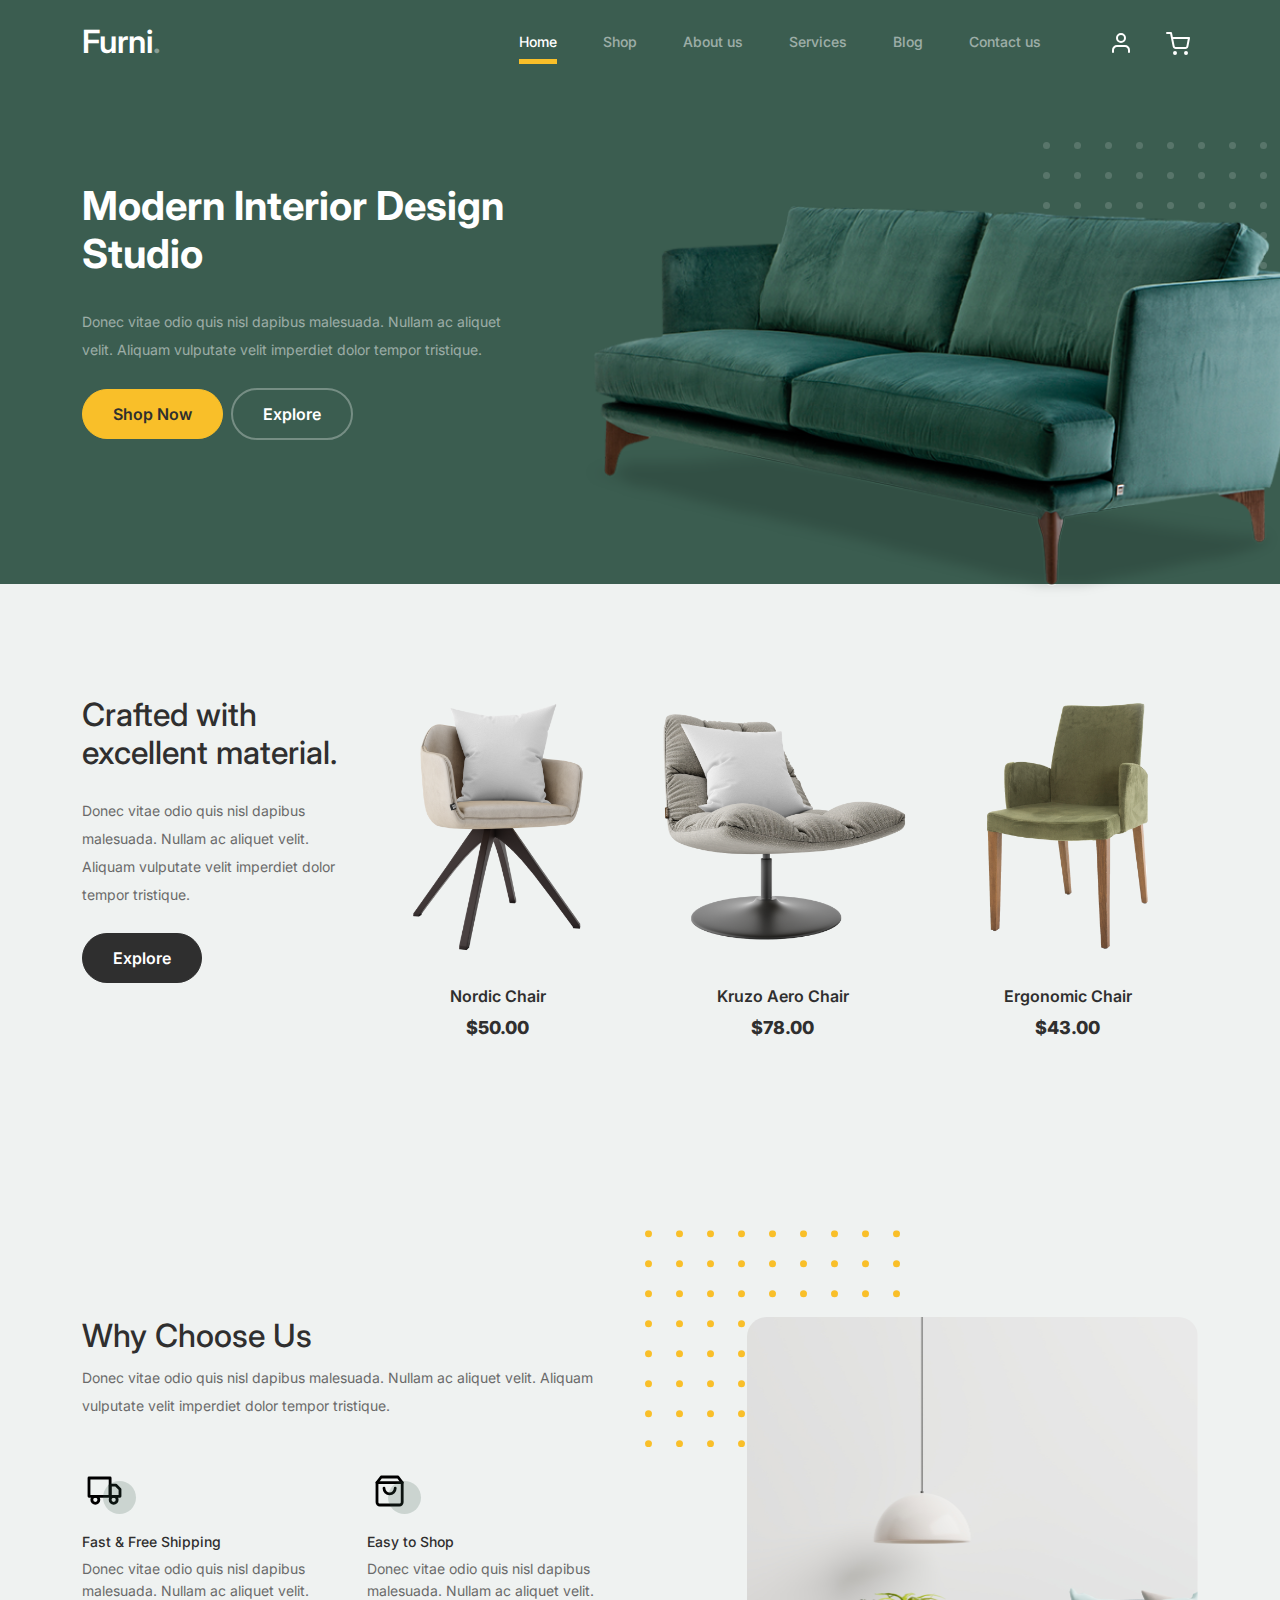
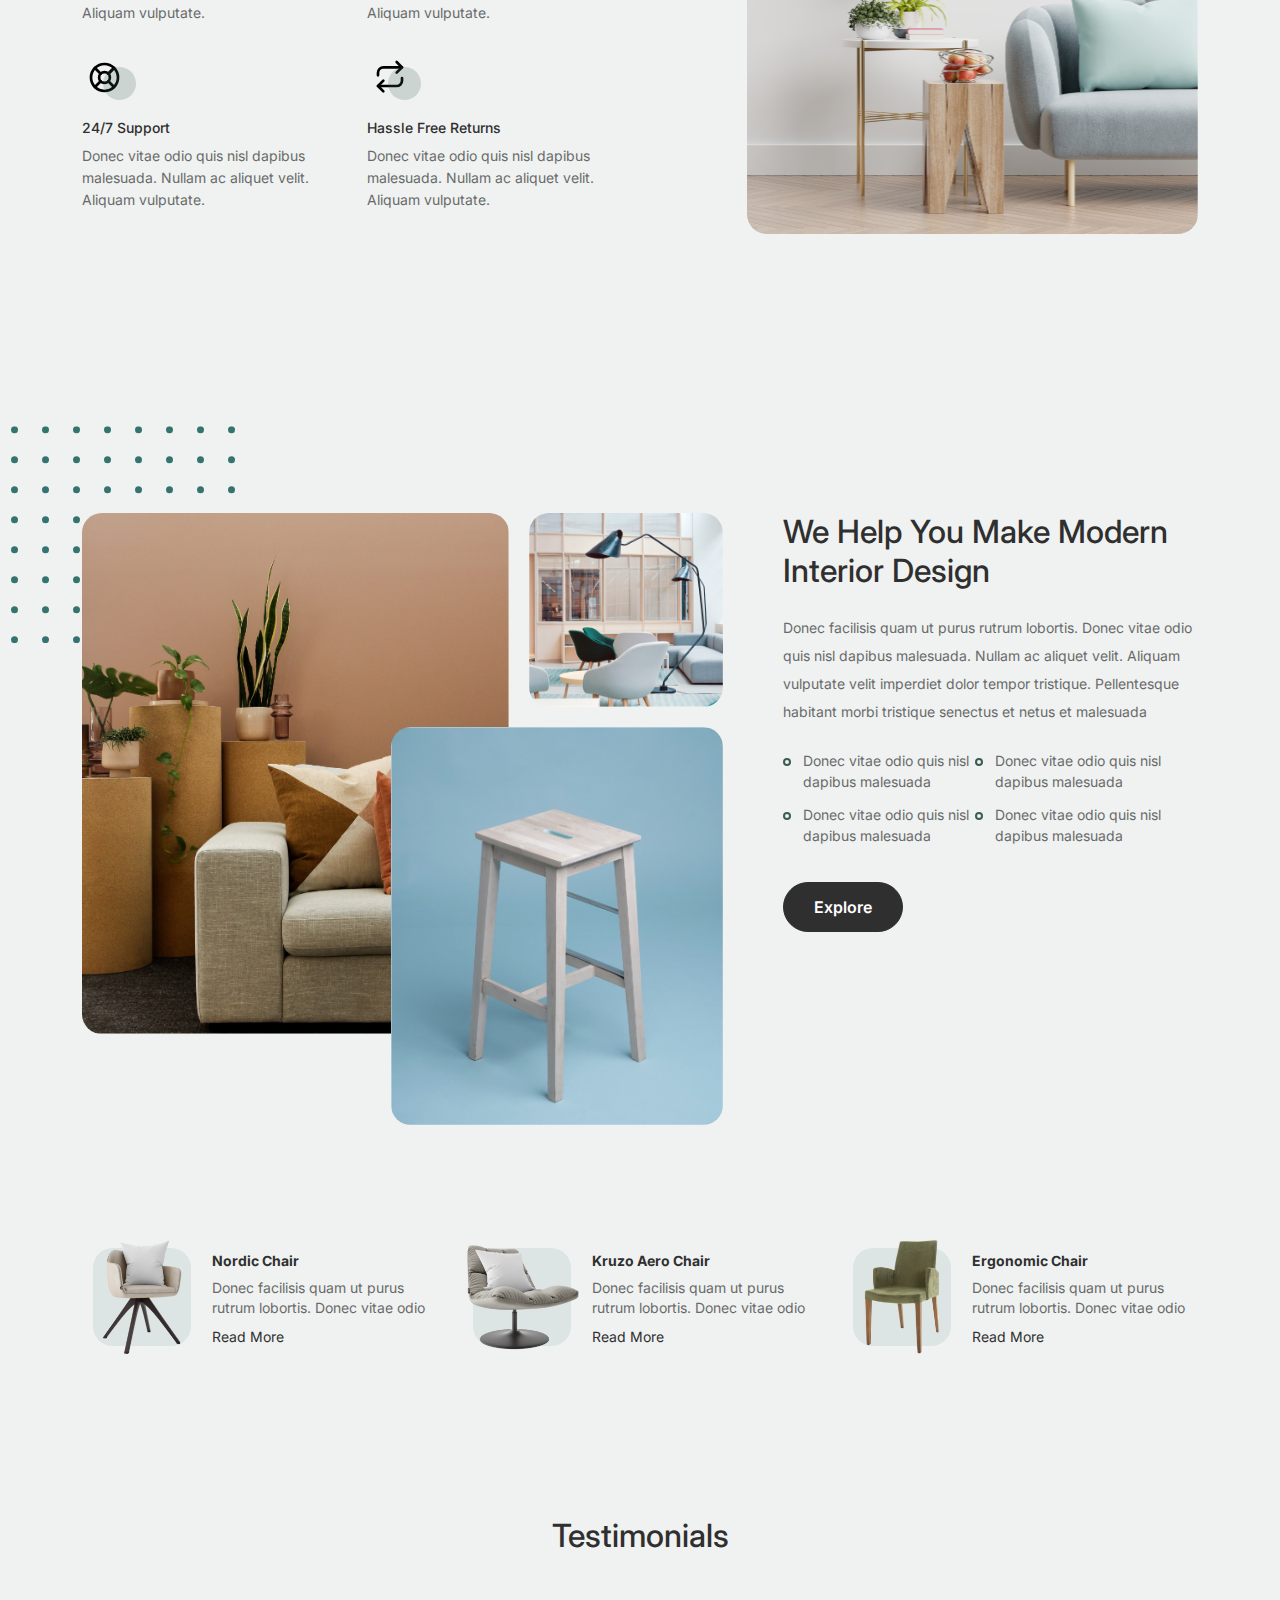
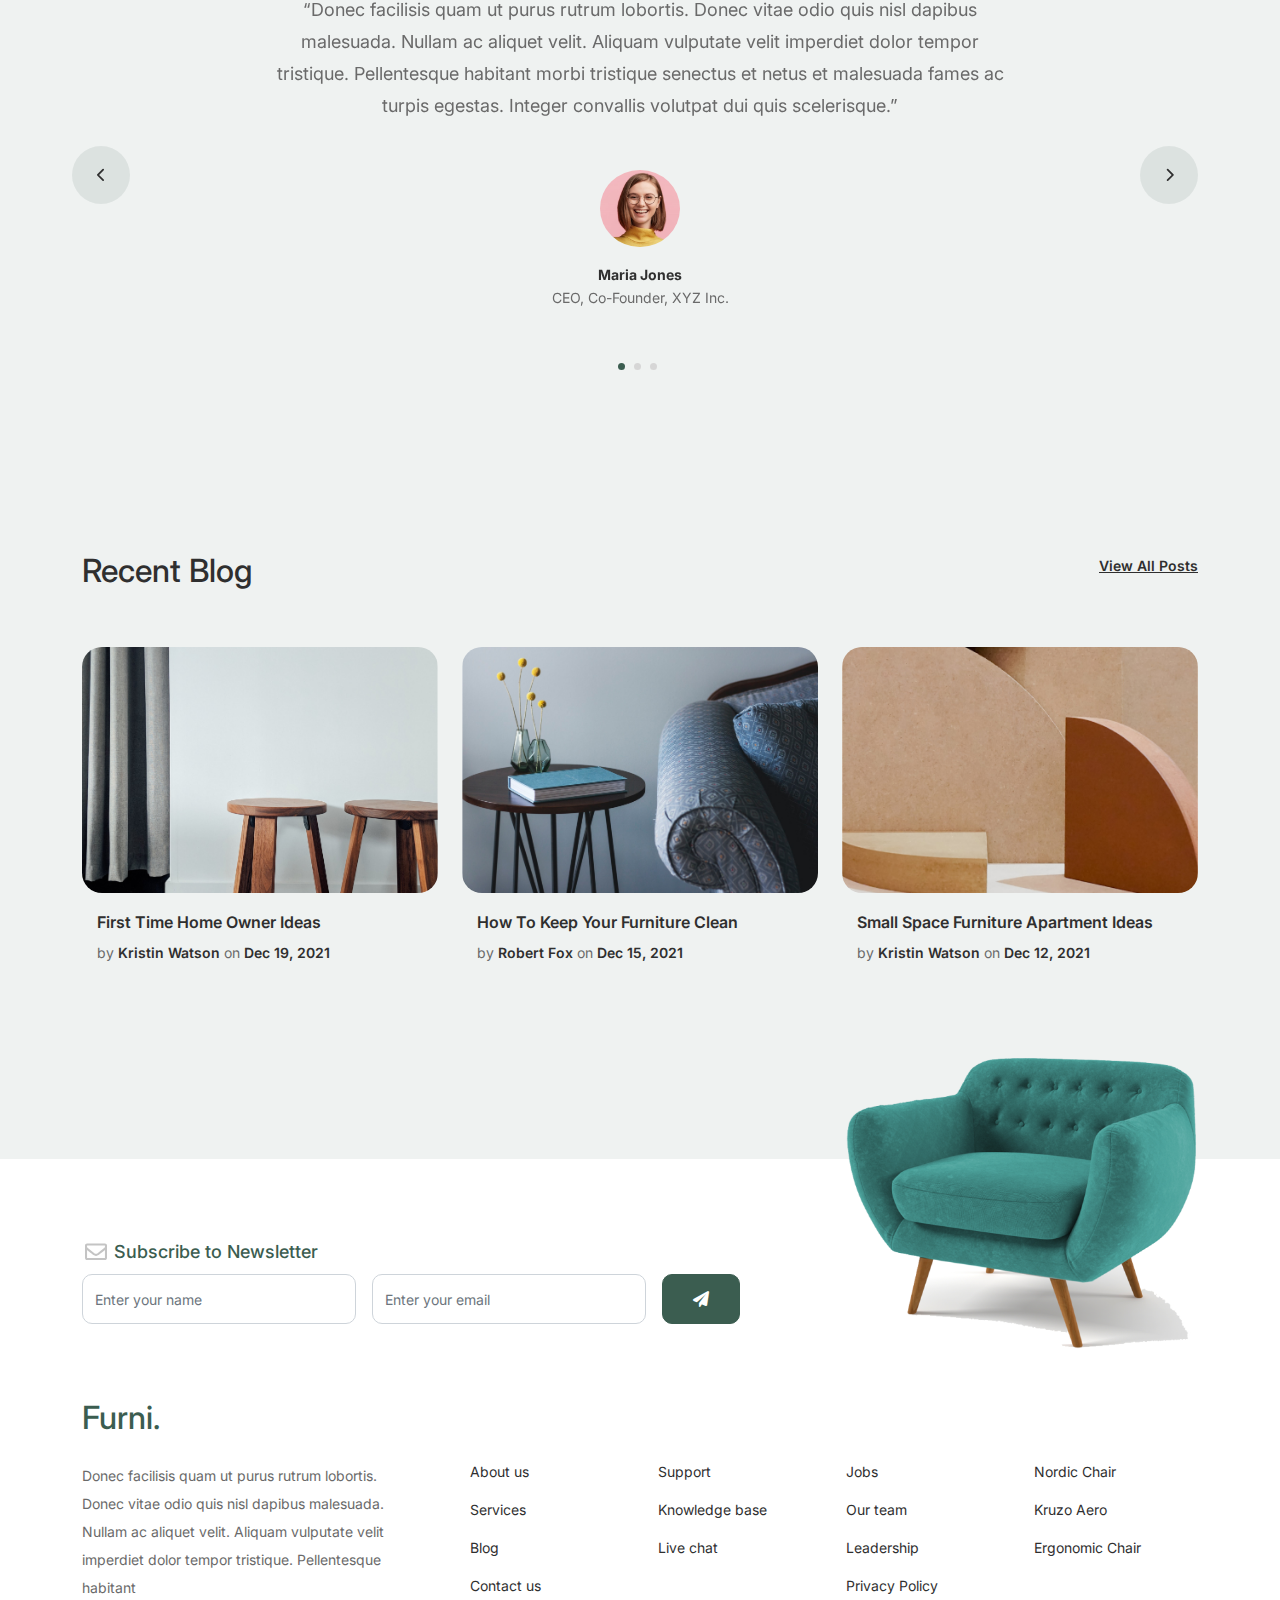
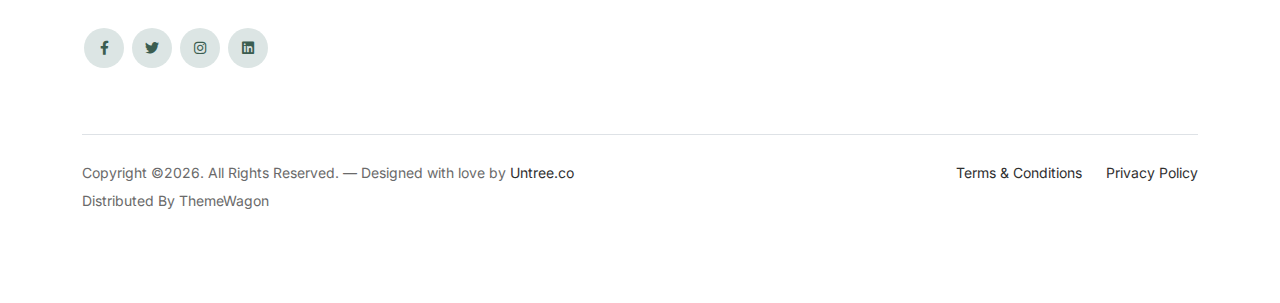
==== furni-1.0.0/index.html @ 5b3ad221 "lading" ====
<!-- /*
* Bootstrap 5
* Template Name: Furni
* Template Author: Untree.co
* Template URI: https://untree.co/
* License: https://creativecommons.org/licenses/by/3.0/
*/ -->
<!doctype html>
<html lang="en">
<head>
  <meta charset="utf-8">
  <meta name="viewport" content="width=device-width, initial-scale=1, shrink-to-fit=no">
  <meta name="author" content="Untree.co">
  <link rel="shortcut icon" href="favicon.png">

  <meta name="description" content="" />
  <meta name="keywords" content="bootstrap, bootstrap4" />

		<!-- Bootstrap CSS -->
		<link href="css/bootstrap.min.css" rel="stylesheet">
		<link href="https://cdnjs.cloudflare.com/ajax/libs/font-awesome/6.0.0-beta3/css/all.min.css" rel="stylesheet">
		<link href="css/tiny-slider.css" rel="stylesheet">
		<link href="css/style.css" rel="stylesheet">
		<title>Furni Free Bootstrap 5 Template for Furniture and Interior Design Websites by Untree.co </title>
	</head>

	<body>

		<!-- Start Header/Navigation -->
		<nav class="custom-navbar navbar navbar navbar-expand-md navbar-dark bg-dark" arial-label="Furni navigation bar">

			<div class="container">
				<a class="navbar-brand" href="index.html">Furni<span>.</span></a>

				<button class="navbar-toggler" type="button" data-bs-toggle="collapse" data-bs-target="#navbarsFurni" aria-controls="navbarsFurni" aria-expanded="false" aria-label="Toggle navigation">
					<span class="navbar-toggler-icon"></span>
				</button>

				<div class="collapse navbar-collapse" id="navbarsFurni">
					<ul class="custom-navbar-nav navbar-nav ms-auto mb-2 mb-md-0">
						<li class="nav-item active">
							<a class="nav-link" href="index.html">Home</a>
						</li>
						<li><a class="nav-link" href="shop.html">Shop</a></li>
						<li><a class="nav-link" href="about.html">About us</a></li>
						<li><a class="nav-link" href="services.html">Services</a></li>
						<li><a class="nav-link" href="blog.html">Blog</a></li>
						<li><a class="nav-link" href="contact.html">Contact us</a></li>
					</ul>

					<ul class="custom-navbar-cta navbar-nav mb-2 mb-md-0 ms-5">
						<li><a class="nav-link" href="#"><img src="images/user.svg"></a></li>
						<li><a class="nav-link" href="cart.html"><img src="images/cart.svg"></a></li>
					</ul>
				</div>
			</div>
				
		</nav>
		<!-- End Header/Navigation -->

		<!-- Start Hero Section -->
			<div class="hero">
				<div class="container">
					<div class="row justify-content-between">
						<div class="col-lg-5">
							<div class="intro-excerpt">
								<h1>Modern Interior <span clsas="d-block">Design Studio</span></h1>
								<p class="mb-4">Donec vitae odio quis nisl dapibus malesuada. Nullam ac aliquet velit. Aliquam vulputate velit imperdiet dolor tempor tristique.</p>
								<p><a href="" class="btn btn-secondary me-2">Shop Now</a><a href="#" class="btn btn-white-outline">Explore</a></p>
							</div>
						</div>
						<div class="col-lg-7">
							<div class="hero-img-wrap">
								<img src="images/couch.png" class="img-fluid">
							</div>
						</div>
					</div>
				</div>
			</div>
		<!-- End Hero Section -->

		<!-- Start Product Section -->
		<div class="product-section">
			<div class="container">
				<div class="row">

					<!-- Start Column 1 -->
					<div class="col-md-12 col-lg-3 mb-5 mb-lg-0">
						<h2 class="mb-4 section-title">Crafted with excellent material.</h2>
						<p class="mb-4">Donec vitae odio quis nisl dapibus malesuada. Nullam ac aliquet velit. Aliquam vulputate velit imperdiet dolor tempor tristique. </p>
						<p><a href="shop.html" class="btn">Explore</a></p>
					</div> 
					<!-- End Column 1 -->

					<!-- Start Column 2 -->
					<div class="col-12 col-md-4 col-lg-3 mb-5 mb-md-0">
						<a class="product-item" href="cart.html">
							<img src="images/product-1.png" class="img-fluid product-thumbnail">
							<h3 class="product-title">Nordic Chair</h3>
							<strong class="product-price">$50.00</strong>

							<span class="icon-cross">
								<img src="images/cross.svg" class="img-fluid">
							</span>
						</a>
					</div> 
					<!-- End Column 2 -->

					<!-- Start Column 3 -->
					<div class="col-12 col-md-4 col-lg-3 mb-5 mb-md-0">
						<a class="product-item" href="cart.html">
							<img src="images/product-2.png" class="img-fluid product-thumbnail">
							<h3 class="product-title">Kruzo Aero Chair</h3>
							<strong class="product-price">$78.00</strong>

							<span class="icon-cross">
								<img src="images/cross.svg" class="img-fluid">
							</span>
						</a>
					</div>
					<!-- End Column 3 -->

					<!-- Start Column 4 -->
					<div class="col-12 col-md-4 col-lg-3 mb-5 mb-md-0">
						<a class="product-item" href="cart.html">
							<img src="images/product-3.png" class="img-fluid product-thumbnail">
							<h3 class="product-title">Ergonomic Chair</h3>
							<strong class="product-price">$43.00</strong>

							<span class="icon-cross">
								<img src="images/cross.svg" class="img-fluid">
							</span>
						</a>
					</div>
					<!-- End Column 4 -->

				</div>
			</div>
		</div>
		<!-- End Product Section -->

		<!-- Start Why Choose Us Section -->
		<div class="why-choose-section">
			<div class="container">
				<div class="row justify-content-between">
					<div class="col-lg-6">
						<h2 class="section-title">Why Choose Us</h2>
						<p>Donec vitae odio quis nisl dapibus malesuada. Nullam ac aliquet velit. Aliquam vulputate velit imperdiet dolor tempor tristique.</p>

						<div class="row my-5">
							<div class="col-6 col-md-6">
								<div class="feature">
									<div class="icon">
										<img src="images/truck.svg" alt="Image" class="imf-fluid">
									</div>
									<h3>Fast &amp; Free Shipping</h3>
									<p>Donec vitae odio quis nisl dapibus malesuada. Nullam ac aliquet velit. Aliquam vulputate.</p>
								</div>
							</div>

							<div class="col-6 col-md-6">
								<div class="feature">
									<div class="icon">
										<img src="images/bag.svg" alt="Image" class="imf-fluid">
									</div>
									<h3>Easy to Shop</h3>
									<p>Donec vitae odio quis nisl dapibus malesuada. Nullam ac aliquet velit. Aliquam vulputate.</p>
								</div>
							</div>

							<div class="col-6 col-md-6">
								<div class="feature">
									<div class="icon">
										<img src="images/support.svg" alt="Image" class="imf-fluid">
									</div>
									<h3>24/7 Support</h3>
									<p>Donec vitae odio quis nisl dapibus malesuada. Nullam ac aliquet velit. Aliquam vulputate.</p>
								</div>
							</div>

							<div class="col-6 col-md-6">
								<div class="feature">
									<div class="icon">
										<img src="images/return.svg" alt="Image" class="imf-fluid">
									</div>
									<h3>Hassle Free Returns</h3>
									<p>Donec vitae odio quis nisl dapibus malesuada. Nullam ac aliquet velit. Aliquam vulputate.</p>
								</div>
							</div>

						</div>
					</div>

					<div class="col-lg-5">
						<div class="img-wrap">
							<img src="images/why-choose-us-img.jpg" alt="Image" class="img-fluid">
						</div>
					</div>

				</div>
			</div>
		</div>
		<!-- End Why Choose Us Section -->

		<!-- Start We Help Section -->
		<div class="we-help-section">
			<div class="container">
				<div class="row justify-content-between">
					<div class="col-lg-7 mb-5 mb-lg-0">
						<div class="imgs-grid">
							<div class="grid grid-1"><img src="images/img-grid-1.jpg" alt="Untree.co"></div>
							<div class="grid grid-2"><img src="images/img-grid-2.jpg" alt="Untree.co"></div>
							<div class="grid grid-3"><img src="images/img-grid-3.jpg" alt="Untree.co"></div>
						</div>
					</div>
					<div class="col-lg-5 ps-lg-5">
						<h2 class="section-title mb-4">We Help You Make Modern Interior Design</h2>
						<p>Donec facilisis quam ut purus rutrum lobortis. Donec vitae odio quis nisl dapibus malesuada. Nullam ac aliquet velit. Aliquam vulputate velit imperdiet dolor tempor tristique. Pellentesque habitant morbi tristique senectus et netus et malesuada</p>

						<ul class="list-unstyled custom-list my-4">
							<li>Donec vitae odio quis nisl dapibus malesuada</li>
							<li>Donec vitae odio quis nisl dapibus malesuada</li>
							<li>Donec vitae odio quis nisl dapibus malesuada</li>
							<li>Donec vitae odio quis nisl dapibus malesuada</li>
						</ul>
						<p><a herf="#" class="btn">Explore</a></p>
					</div>
				</div>
			</div>
		</div>
		<!-- End We Help Section -->

		<!-- Start Popular Product -->
		<div class="popular-product">
			<div class="container">
				<div class="row">

					<div class="col-12 col-md-6 col-lg-4 mb-4 mb-lg-0">
						<div class="product-item-sm d-flex">
							<div class="thumbnail">
								<img src="images/product-1.png" alt="Image" class="img-fluid">
							</div>
							<div class="pt-3">
								<h3>Nordic Chair</h3>
								<p>Donec facilisis quam ut purus rutrum lobortis. Donec vitae odio </p>
								<p><a href="#">Read More</a></p>
							</div>
						</div>
					</div>

					<div class="col-12 col-md-6 col-lg-4 mb-4 mb-lg-0">
						<div class="product-item-sm d-flex">
							<div class="thumbnail">
								<img src="images/product-2.png" alt="Image" class="img-fluid">
							</div>
							<div class="pt-3">
								<h3>Kruzo Aero Chair</h3>
								<p>Donec facilisis quam ut purus rutrum lobortis. Donec vitae odio </p>
								<p><a href="#">Read More</a></p>
							</div>
						</div>
					</div>

					<div class="col-12 col-md-6 col-lg-4 mb-4 mb-lg-0">
						<div class="product-item-sm d-flex">
							<div class="thumbnail">
								<img src="images/product-3.png" alt="Image" class="img-fluid">
							</div>
							<div class="pt-3">
								<h3>Ergonomic Chair</h3>
								<p>Donec facilisis quam ut purus rutrum lobortis. Donec vitae odio </p>
								<p><a href="#">Read More</a></p>
							</div>
						</div>
					</div>

				</div>
			</div>
		</div>
		<!-- End Popular Product -->

		<!-- Start Testimonial Slider -->
		<div class="testimonial-section">
			<div class="container">
				<div class="row">
					<div class="col-lg-7 mx-auto text-center">
						<h2 class="section-title">Testimonials</h2>
					</div>
				</div>

				<div class="row justify-content-center">
					<div class="col-lg-12">
						<div class="testimonial-slider-wrap text-center">

							<div id="testimonial-nav">
								<span class="prev" data-controls="prev"><span class="fa fa-chevron-left"></span></span>
								<span class="next" data-controls="next"><span class="fa fa-chevron-right"></span></span>
							</div>

							<div class="testimonial-slider">
								
								<div class="item">
									<div class="row justify-content-center">
										<div class="col-lg-8 mx-auto">

											<div class="testimonial-block text-center">
												<blockquote class="mb-5">
													<p>&ldquo;Donec facilisis quam ut purus rutrum lobortis. Donec vitae odio quis nisl dapibus malesuada. Nullam ac aliquet velit. Aliquam vulputate velit imperdiet dolor tempor tristique. Pellentesque habitant morbi tristique senectus et netus et malesuada fames ac turpis egestas. Integer convallis volutpat dui quis scelerisque.&rdquo;</p>
												</blockquote>

												<div class="author-info">
													<div class="author-pic">
														<img src="images/person-1.png" alt="Maria Jones" class="img-fluid">
													</div>
													<h3 class="font-weight-bold">Maria Jones</h3>
													<span class="position d-block mb-3">CEO, Co-Founder, XYZ Inc.</span>
												</div>
											</div>

										</div>
									</div>
								</div> 
								<!-- END item -->

								<div class="item">
									<div class="row justify-content-center">
										<div class="col-lg-8 mx-auto">

											<div class="testimonial-block text-center">
												<blockquote class="mb-5">
													<p>&ldquo;Donec facilisis quam ut purus rutrum lobortis. Donec vitae odio quis nisl dapibus malesuada. Nullam ac aliquet velit. Aliquam vulputate velit imperdiet dolor tempor tristique. Pellentesque habitant morbi tristique senectus et netus et malesuada fames ac turpis egestas. Integer convallis volutpat dui quis scelerisque.&rdquo;</p>
												</blockquote>

												<div class="author-info">
													<div class="author-pic">
														<img src="images/person-1.png" alt="Maria Jones" class="img-fluid">
													</div>
													<h3 class="font-weight-bold">Maria Jones</h3>
													<span class="position d-block mb-3">CEO, Co-Founder, XYZ Inc.</span>
												</div>
											</div>

										</div>
									</div>
								</div> 
								<!-- END item -->

								<div class="item">
									<div class="row justify-content-center">
										<div class="col-lg-8 mx-auto">

											<div class="testimonial-block text-center">
												<blockquote class="mb-5">
													<p>&ldquo;Donec facilisis quam ut purus rutrum lobortis. Donec vitae odio quis nisl dapibus malesuada. Nullam ac aliquet velit. Aliquam vulputate velit imperdiet dolor tempor tristique. Pellentesque habitant morbi tristique senectus et netus et malesuada fames ac turpis egestas. Integer convallis volutpat dui quis scelerisque.&rdquo;</p>
												</blockquote>

												<div class="author-info">
													<div class="author-pic">
														<img src="images/person-1.png" alt="Maria Jones" class="img-fluid">
													</div>
													<h3 class="font-weight-bold">Maria Jones</h3>
													<span class="position d-block mb-3">CEO, Co-Founder, XYZ Inc.</span>
												</div>
											</div>

										</div>
									</div>
								</div> 
								<!-- END item -->

							</div>

						</div>
					</div>
				</div>
			</div>
		</div>
		<!-- End Testimonial Slider -->

		<!-- Start Blog Section -->
		<div class="blog-section">
			<div class="container">
				<div class="row mb-5">
					<div class="col-md-6">
						<h2 class="section-title">Recent Blog</h2>
					</div>
					<div class="col-md-6 text-start text-md-end">
						<a href="#" class="more">View All Posts</a>
					</div>
				</div>

				<div class="row">

					<div class="col-12 col-sm-6 col-md-4 mb-4 mb-md-0">
						<div class="post-entry">
							<a href="#" class="post-thumbnail"><img src="images/post-1.jpg" alt="Image" class="img-fluid"></a>
							<div class="post-content-entry">
								<h3><a href="#">First Time Home Owner Ideas</a></h3>
								<div class="meta">
									<span>by <a href="#">Kristin Watson</a></span> <span>on <a href="#">Dec 19, 2021</a></span>
								</div>
							</div>
						</div>
					</div>

					<div class="col-12 col-sm-6 col-md-4 mb-4 mb-md-0">
						<div class="post-entry">
							<a href="#" class="post-thumbnail"><img src="images/post-2.jpg" alt="Image" class="img-fluid"></a>
							<div class="post-content-entry">
								<h3><a href="#">How To Keep Your Furniture Clean</a></h3>
								<div class="meta">
									<span>by <a href="#">Robert Fox</a></span> <span>on <a href="#">Dec 15, 2021</a></span>
								</div>
							</div>
						</div>
					</div>

					<div class="col-12 col-sm-6 col-md-4 mb-4 mb-md-0">
						<div class="post-entry">
							<a href="#" class="post-thumbnail"><img src="images/post-3.jpg" alt="Image" class="img-fluid"></a>
							<div class="post-content-entry">
								<h3><a href="#">Small Space Furniture Apartment Ideas</a></h3>
								<div class="meta">
									<span>by <a href="#">Kristin Watson</a></span> <span>on <a href="#">Dec 12, 2021</a></span>
								</div>
							</div>
						</div>
					</div>

				</div>
			</div>
		</div>
		<!-- End Blog Section -->	

		<!-- Start Footer Section -->
		<footer class="footer-section">
			<div class="container relative">

				<div class="sofa-img">
					<img src="images/sofa.png" alt="Image" class="img-fluid">
				</div>

				<div class="row">
					<div class="col-lg-8">
						<div class="subscription-form">
							<h3 class="d-flex align-items-center"><span class="me-1"><img src="images/envelope-outline.svg" alt="Image" class="img-fluid"></span><span>Subscribe to Newsletter</span></h3>

							<form action="#" class="row g-3">
								<div class="col-auto">
									<input type="text" class="form-control" placeholder="Enter your name">
								</div>
								<div class="col-auto">
									<input type="email" class="form-control" placeholder="Enter your email">
								</div>
								<div class="col-auto">
									<button class="btn btn-primary">
										<span class="fa fa-paper-plane"></span>
									</button>
								</div>
							</form>

						</div>
					</div>
				</div>

				<div class="row g-5 mb-5">
					<div class="col-lg-4">
						<div class="mb-4 footer-logo-wrap"><a href="#" class="footer-logo">Furni<span>.</span></a></div>
						<p class="mb-4">Donec facilisis quam ut purus rutrum lobortis. Donec vitae odio quis nisl dapibus malesuada. Nullam ac aliquet velit. Aliquam vulputate velit imperdiet dolor tempor tristique. Pellentesque habitant</p>

						<ul class="list-unstyled custom-social">
							<li><a href="#"><span class="fa fa-brands fa-facebook-f"></span></a></li>
							<li><a href="#"><span class="fa fa-brands fa-twitter"></span></a></li>
							<li><a href="#"><span class="fa fa-brands fa-instagram"></span></a></li>
							<li><a href="#"><span class="fa fa-brands fa-linkedin"></span></a></li>
						</ul>
					</div>

					<div class="col-lg-8">
						<div class="row links-wrap">
							<div class="col-6 col-sm-6 col-md-3">
								<ul class="list-unstyled">
									<li><a href="#">About us</a></li>
									<li><a href="#">Services</a></li>
									<li><a href="#">Blog</a></li>
									<li><a href="#">Contact us</a></li>
								</ul>
							</div>

							<div class="col-6 col-sm-6 col-md-3">
								<ul class="list-unstyled">
									<li><a href="#">Support</a></li>
									<li><a href="#">Knowledge base</a></li>
									<li><a href="#">Live chat</a></li>
								</ul>
							</div>

							<div class="col-6 col-sm-6 col-md-3">
								<ul class="list-unstyled">
									<li><a href="#">Jobs</a></li>
									<li><a href="#">Our team</a></li>
									<li><a href="#">Leadership</a></li>
									<li><a href="#">Privacy Policy</a></li>
								</ul>
							</div>

							<div class="col-6 col-sm-6 col-md-3">
								<ul class="list-unstyled">
									<li><a href="#">Nordic Chair</a></li>
									<li><a href="#">Kruzo Aero</a></li>
									<li><a href="#">Ergonomic Chair</a></li>
								</ul>
							</div>
						</div>
					</div>

				</div>

				<div class="border-top copyright">
					<div class="row pt-4">
						<div class="col-lg-6">
							<p class="mb-2 text-center text-lg-start">Copyright &copy;<script>document.write(new Date().getFullYear());</script>. All Rights Reserved. &mdash; Designed with love by <a href="https://untree.co">Untree.co</a> Distributed By <a hreff="https://themewagon.com">ThemeWagon</a>  <!-- License information: https://untree.co/license/ -->
            </p>
						</div>

						<div class="col-lg-6 text-center text-lg-end">
							<ul class="list-unstyled d-inline-flex ms-auto">
								<li class="me-4"><a href="#">Terms &amp; Conditions</a></li>
								<li><a href="#">Privacy Policy</a></li>
							</ul>
						</div>

					</div>
				</div>

			</div>
		</footer>
		<!-- End Footer Section -->	


		<script src="js/bootstrap.bundle.min.js"></script>
		<script src="js/tiny-slider.js"></script>
		<script src="js/custom.js"></script>
	</body>

</html>
---- furni-1.0.0/css/tiny-slider.css ----
.tns-outer{padding:0 !important}.tns-outer [hidden]{display:none !important}.tns-outer [aria-controls],.tns-outer [data-action]{cursor:pointer}.tns-slider{-webkit-transition:all 0s;-moz-transition:all 0s;transition:all 0s}.tns-slider>.tns-item{-webkit-box-sizing:border-box;-moz-box-sizing:border-box;box-sizing:border-box}.tns-horizontal.tns-subpixel{white-space:nowrap}.tns-horizontal.tns-subpixel>.tns-item{display:inline-block;vertical-align:top;white-space:normal}.tns-horizontal.tns-no-subpixel:after{content:'';display:table;clear:both}.tns-horizontal.tns-no-subpixel>.tns-item{float:left}.tns-horizontal.tns-carousel.tns-no-subpixel>.tns-item{margin-right:-100%}.tns-no-calc{position:relative;left:0}.tns-gallery{position:relative;left:0;min-height:1px}.tns-gallery>.tns-item{position:absolute;left:-100%;-webkit-transition:transform 0s, opacity 0s;-moz-transition:transform 0s, opacity 0s;transition:transform 0s, opacity 0s}.tns-gallery>.tns-slide-active{position:relative;left:auto !important}.tns-gallery>.tns-moving{-webkit-transition:all 0.25s;-moz-transition:all 0.25s;transition:all 0.25s}.tns-autowidth{display:inline-block}.tns-lazy-img{-webkit-transition:opacity 0.6s;-moz-transition:opacity 0.6s;transition:opacity 0.6s;opacity:0.6}.tns-lazy-img.tns-complete{opacity:1}.tns-ah{-webkit-transition:height 0s;-moz-transition:height 0s;transition:height 0s}.tns-ovh{overflow:hidden}.tns-visually-hidden{position:absolute;left:-10000em}.tns-transparent{opacity:0;visibility:hidden}.tns-fadeIn{opacity:1;filter:alpha(opacity=100);z-index:0}.tns-normal,.tns-fadeOut{opacity:0;filter:alpha(opacity=0);z-index:-1}.tns-vpfix{white-space:nowrap}.tns-vpfix>div,.tns-vpfix>li{display:inline-block}.tns-t-subp2{margin:0 auto;width:310px;position:relative;height:10px;overflow:hidden}.tns-t-ct{width:2333.3333333%;width:-webkit-calc(100% * 70 / 3);width:-moz-calc(100% * 70 / 3);width:calc(100% * 70 / 3);position:absolute;right:0}.tns-t-ct:after{content:'';display:table;clear:both}.tns-t-ct>div{width:1.4285714%;width:-webkit-calc(100% / 70);width:-moz-calc(100% / 70);width:calc(100% / 70);height:10px;float:left}

/*# sourceMappingURL=sourcemaps/tiny-slider.css.map */
---- furni-1.0.0/css/style.css ----
/*
* Template Name: UntreeStore
* Template Author: Untree.co
* Author URI: https://untree.co/
* License: https://creativecommons.org/licenses/by/3.0/
*/
@import url("https://fonts.googleapis.com/css2?family=Inter:wght@400;500;600;700;800&display=swap");
body {
  overflow-x: hidden;
  position: relative; }

body {
  font-family: "Inter", sans-serif;
  font-weight: 400;
  line-height: 28px;
  color: #6a6a6a;
  font-size: 14px;
  background-color: #eff2f1; }

a {
  text-decoration: none;
  -webkit-transition: .3s all ease;
  -o-transition: .3s all ease;
  transition: .3s all ease;
  color: #2f2f2f;
  text-decoration: underline; }
  a:hover {
    color: #2f2f2f;
    text-decoration: none; }
  a.more {
    font-weight: 600; }

.custom-navbar {
  background: #3b5d50 !important;
  padding-top: 20px;
  padding-bottom: 20px; }
  .custom-navbar .navbar-brand {
    font-size: 32px;
    font-weight: 600; }
    .custom-navbar .navbar-brand > span {
      opacity: .4; }
  .custom-navbar .navbar-toggler {
    border-color: transparent; }
    .custom-navbar .navbar-toggler:active, .custom-navbar .navbar-toggler:focus {
      -webkit-box-shadow: none;
      box-shadow: none;
      outline: none; }
  @media (min-width: 992px) {
    .custom-navbar .custom-navbar-nav li {
      margin-left: 15px;
      margin-right: 15px; } }
  .custom-navbar .custom-navbar-nav li a {
    font-weight: 500;
    color: #ffffff !important;
    opacity: .5;
    -webkit-transition: .3s all ease;
    -o-transition: .3s all ease;
    transition: .3s all ease;
    position: relative; }
    @media (min-width: 768px) {
      .custom-navbar .custom-navbar-nav li a:before {
        content: "";
        position: absolute;
        bottom: 0;
        left: 8px;
        right: 8px;
        background: #f9bf29;
        height: 5px;
        opacity: 1;
        visibility: visible;
        width: 0;
        -webkit-transition: .15s all ease-out;
        -o-transition: .15s all ease-out;
        transition: .15s all ease-out; } }
    .custom-navbar .custom-navbar-nav li a:hover {
      opacity: 1; }
      .custom-navbar .custom-navbar-nav li a:hover:before {
        width: calc(100% - 16px); }
  .custom-navbar .custom-navbar-nav li.active a {
    opacity: 1; }
    .custom-navbar .custom-navbar-nav li.active a:before {
      width: calc(100% - 16px); }
  .custom-navbar .custom-navbar-cta {
    margin-left: 0 !important;
    -webkit-box-orient: horizontal;
    -webkit-box-direction: normal;
    -ms-flex-direction: row;
    flex-direction: row; }
    @media (min-width: 768px) {
      .custom-navbar .custom-navbar-cta {
        margin-left: 40px !important; } }
    .custom-navbar .custom-navbar-cta li {
      margin-left: 0px;
      margin-right: 0px; }
      .custom-navbar .custom-navbar-cta li:first-child {
        margin-right: 20px; }

.hero {
  background: #3b5d50;
  padding: calc(4rem - 30px) 0 0rem 0; }
  @media (min-width: 768px) {
    .hero {
      padding: calc(4rem - 30px) 0 4rem 0; } }
  @media (min-width: 992px) {
    .hero {
      padding: calc(8rem - 30px) 0 8rem 0; } }
  .hero .intro-excerpt {
    position: relative;
    z-index: 4; }
    @media (min-width: 992px) {
      .hero .intro-excerpt {
        max-width: 450px; } }
  .hero h1 {
    font-weight: 700;
    color: #ffffff;
    margin-bottom: 30px; }
    @media (min-width: 1400px) {
      .hero h1 {
        font-size: 54px; } }
  .hero p {
    color: rgba(255, 255, 255, 0.5);
    margin-botom: 30px; }
  .hero .hero-img-wrap {
    position: relative; }
    .hero .hero-img-wrap img {
      position: relative;
      top: 0px;
      right: 0px;
      z-index: 2;
      max-width: 780px;
      left: -20px; }
      @media (min-width: 768px) {
        .hero .hero-img-wrap img {
          right: 0px;
          left: -100px; } }
      @media (min-width: 992px) {
        .hero .hero-img-wrap img {
          left: 0px;
          top: -80px;
          position: absolute;
          right: -50px; } }
      @media (min-width: 1200px) {
        .hero .hero-img-wrap img {
          left: 0px;
          top: -80px;
          right: -100px; } }
    .hero .hero-img-wrap:after {
      content: "";
      position: absolute;
      width: 255px;
      height: 217px;
      background-image: url("../images/dots-light.svg");
      background-size: contain;
      background-repeat: no-repeat;
      right: -100px;
      top: -0px; }
      @media (min-width: 1200px) {
        .hero .hero-img-wrap:after {
          top: -40px; } }

.btn {
  font-weight: 600;
  padding: 12px 30px;
  border-radius: 30px;
  color: #ffffff;
  background: #2f2f2f;
  border-color: #2f2f2f; }
  .btn:hover {
    color: #ffffff;
    background: #222222;
    border-color: #222222; }
  .btn:active, .btn:focus {
    outline: none !important;
    -webkit-box-shadow: none;
    box-shadow: none; }
  .btn.btn-primary {
    background: #3b5d50;
    border-color: #3b5d50; }
    .btn.btn-primary:hover {
      background: #314d43;
      border-color: #314d43; }
  .btn.btn-secondary {
    color: #2f2f2f;
    background: #f9bf29;
    border-color: #f9bf29; }
    .btn.btn-secondary:hover {
      background: #f8b810;
      border-color: #f8b810; }
  .btn.btn-white-outline {
    background: transparent;
    border-width: 2px;
    border-color: rgba(255, 255, 255, 0.3); }
    .btn.btn-white-outline:hover {
      border-color: white;
      color: #ffffff; }

.section-title {
  color: #2f2f2f; }

.product-section {
  padding: 7rem 0; }
  .product-section .product-item {
    text-align: center;
    text-decoration: none;
    display: block;
    position: relative;
    padding-bottom: 50px;
    cursor: pointer; }
    .product-section .product-item .product-thumbnail {
      margin-bottom: 30px;
      position: relative;
      top: 0;
      -webkit-transition: .3s all ease;
      -o-transition: .3s all ease;
      transition: .3s all ease; }
    .product-section .product-item h3 {
      font-weight: 600;
      font-size: 16px; }
    .product-section .product-item strong {
      font-weight: 800 !important;
      font-size: 18px !important; }
    .product-section .product-item h3, .product-section .product-item strong {
      color: #2f2f2f;
      text-decoration: none; }
    .product-section .product-item .icon-cross {
      position: absolute;
      width: 35px;
      height: 35px;
      display: inline-block;
      background: #2f2f2f;
      bottom: 15px;
      left: 50%;
      -webkit-transform: translateX(-50%);
      -ms-transform: translateX(-50%);
      transform: translateX(-50%);
      margin-bottom: -17.5px;
      border-radius: 50%;
      opacity: 0;
      visibility: hidden;
      -webkit-transition: .3s all ease;
      -o-transition: .3s all ease;
      transition: .3s all ease; }
      .product-section .product-item .icon-cross img {
        position: absolute;
        left: 50%;
        top: 50%;
        -webkit-transform: translate(-50%, -50%);
        -ms-transform: translate(-50%, -50%);
        transform: translate(-50%, -50%); }
    .product-section .product-item:before {
      bottom: 0;
      left: 0;
      right: 0;
      position: absolute;
      content: "";
      background: #dce5e4;
      height: 0%;
      z-index: -1;
      border-radius: 10px;
      -webkit-transition: .3s all ease;
      -o-transition: .3s all ease;
      transition: .3s all ease; }
    .product-section .product-item:hover .product-thumbnail {
      top: -25px; }
    .product-section .product-item:hover .icon-cross {
      bottom: 0;
      opacity: 1;
      visibility: visible; }
    .product-section .product-item:hover:before {
      height: 70%; }

.why-choose-section {
  padding: 7rem 0; }
  .why-choose-section .img-wrap {
    position: relative; }
    .why-choose-section .img-wrap:before {
      position: absolute;
      content: "";
      width: 255px;
      height: 217px;
      background-image: url("../images/dots-yellow.svg");
      background-repeat: no-repeat;
      background-size: contain;
      -webkit-transform: translate(-40%, -40%);
      -ms-transform: translate(-40%, -40%);
      transform: translate(-40%, -40%);
      z-index: -1; }
    .why-choose-section .img-wrap img {
      border-radius: 20px; }

.feature {
  margin-bottom: 30px; }
  .feature .icon {
    display: inline-block;
    position: relative;
    margin-bottom: 20px; }
    .feature .icon:before {
      content: "";
      width: 33px;
      height: 33px;
      position: absolute;
      background: rgba(59, 93, 80, 0.2);
      border-radius: 50%;
      right: -8px;
      bottom: 0; }
  .feature h3 {
    font-size: 14px;
    color: #2f2f2f; }
  .feature p {
    font-size: 14px;
    line-height: 22px;
    color: #6a6a6a; }

.we-help-section {
  padding: 7rem 0; }
  .we-help-section .imgs-grid {
    display: -ms-grid;
    display: grid;
    -ms-grid-columns: (1fr)[27];
    grid-template-columns: repeat(27, 1fr);
    position: relative; }
    .we-help-section .imgs-grid:before {
      position: absolute;
      content: "";
      width: 255px;
      height: 217px;
      background-image: url("../images/dots-green.svg");
      background-size: contain;
      background-repeat: no-repeat;
      -webkit-transform: translate(-40%, -40%);
      -ms-transform: translate(-40%, -40%);
      transform: translate(-40%, -40%);
      z-index: -1; }
    .we-help-section .imgs-grid .grid {
      position: relative; }
      .we-help-section .imgs-grid .grid img {
        border-radius: 20px;
        max-width: 100%; }
      .we-help-section .imgs-grid .grid.grid-1 {
        -ms-grid-column: 1;
        -ms-grid-column-span: 18;
        grid-column: 1 / span 18;
        -ms-grid-row: 1;
        -ms-grid-row-span: 27;
        grid-row: 1 / span 27; }
      .we-help-section .imgs-grid .grid.grid-2 {
        -ms-grid-column: 19;
        -ms-grid-column-span: 27;
        grid-column: 19 / span 27;
        -ms-grid-row: 1;
        -ms-grid-row-span: 5;
        grid-row: 1 / span 5;
        padding-left: 20px; }
      .we-help-section .imgs-grid .grid.grid-3 {
        -ms-grid-column: 14;
        -ms-grid-column-span: 16;
        grid-column: 14 / span 16;
        -ms-grid-row: 6;
        -ms-grid-row-span: 27;
        grid-row: 6 / span 27;
        padding-top: 20px; }

.custom-list {
  width: 100%; }
  .custom-list li {
    display: inline-block;
    width: calc(50% - 20px);
    margin-bottom: 12px;
    line-height: 1.5;
    position: relative;
    padding-left: 20px; }
    .custom-list li:before {
      content: "";
      width: 8px;
      height: 8px;
      border-radius: 50%;
      border: 2px solid #3b5d50;
      position: absolute;
      left: 0;
      top: 8px; }

.popular-product {
  padding: 0 0 7rem 0; }
  .popular-product .product-item-sm h3 {
    font-size: 14px;
    font-weight: 700;
    color: #2f2f2f; }
  .popular-product .product-item-sm a {
    text-decoration: none;
    color: #2f2f2f;
    -webkit-transition: .3s all ease;
    -o-transition: .3s all ease;
    transition: .3s all ease; }
    .popular-product .product-item-sm a:hover {
      color: rgba(47, 47, 47, 0.5); }
  .popular-product .product-item-sm p {
    line-height: 1.4;
    margin-bottom: 10px;
    font-size: 14px; }
  .popular-product .product-item-sm .thumbnail {
    margin-right: 10px;
    -webkit-box-flex: 0;
    -ms-flex: 0 0 120px;
    flex: 0 0 120px;
    position: relative; }
    .popular-product .product-item-sm .thumbnail:before {
      content: "";
      position: absolute;
      border-radius: 20px;
      background: #dce5e4;
      width: 98px;
      height: 98px;
      top: 50%;
      left: 50%;
      -webkit-transform: translate(-50%, -50%);
      -ms-transform: translate(-50%, -50%);
      transform: translate(-50%, -50%);
      z-index: -1; }

.testimonial-section {
  padding: 3rem 0 7rem 0; }

.testimonial-slider-wrap {
  position: relative; }
  .testimonial-slider-wrap .tns-inner {
    padding-top: 30px; }
  .testimonial-slider-wrap .item .testimonial-block blockquote {
    font-size: 16px; }
    @media (min-width: 768px) {
      .testimonial-slider-wrap .item .testimonial-block blockquote {
        line-height: 32px;
        font-size: 18px; } }
  .testimonial-slider-wrap .item .testimonial-block .author-info .author-pic {
    margin-bottom: 20px; }
    .testimonial-slider-wrap .item .testimonial-block .author-info .author-pic img {
      max-width: 80px;
      border-radius: 50%; }
  .testimonial-slider-wrap .item .testimonial-block .author-info h3 {
    font-size: 14px;
    font-weight: 700;
    color: #2f2f2f;
    margin-bottom: 0; }
  .testimonial-slider-wrap #testimonial-nav {
    position: absolute;
    top: 50%;
    z-index: 99;
    width: 100%;
    display: none; }
    @media (min-width: 768px) {
      .testimonial-slider-wrap #testimonial-nav {
        display: block; } }
    .testimonial-slider-wrap #testimonial-nav > span {
      cursor: pointer;
      position: absolute;
      width: 58px;
      height: 58px;
      line-height: 58px;
      border-radius: 50%;
      background: rgba(59, 93, 80, 0.1);
      color: #2f2f2f;
      -webkit-transition: .3s all ease;
      -o-transition: .3s all ease;
      transition: .3s all ease; }
      .testimonial-slider-wrap #testimonial-nav > span:hover {
        background: #3b5d50;
        color: #ffffff; }
    .testimonial-slider-wrap #testimonial-nav .prev {
      left: -10px; }
    .testimonial-slider-wrap #testimonial-nav .next {
      right: 0; }
  .testimonial-slider-wrap .tns-nav {
    position: absolute;
    bottom: -50px;
    left: 50%;
    -webkit-transform: translateX(-50%);
    -ms-transform: translateX(-50%);
    transform: translateX(-50%); }
    .testimonial-slider-wrap .tns-nav button {
      background: none;
      border: none;
      display: inline-block;
      position: relative;
      width: 0 !important;
      height: 7px !important;
      margin: 2px; }
      .testimonial-slider-wrap .tns-nav button:active, .testimonial-slider-wrap .tns-nav button:focus, .testimonial-slider-wrap .tns-nav button:hover {
        outline: none;
        -webkit-box-shadow: none;
        box-shadow: none;
        background: none; }
      .testimonial-slider-wrap .tns-nav button:before {
        display: block;
        width: 7px;
        height: 7px;
        left: 0;
        top: 0;
        position: absolute;
        content: "";
        border-radius: 50%;
        -webkit-transition: .3s all ease;
        -o-transition: .3s all ease;
        transition: .3s all ease;
        background-color: #d6d6d6; }
      .testimonial-slider-wrap .tns-nav button:hover:before, .testimonial-slider-wrap .tns-nav button.tns-nav-active:before {
        background-color: #3b5d50; }

.before-footer-section {
  padding: 7rem 0 12rem 0 !important; }

.blog-section {
  padding: 7rem 0 12rem 0; }
  .blog-section .post-entry a {
    text-decoration: none; }
  .blog-section .post-entry .post-thumbnail {
    display: block;
    margin-bottom: 20px; }
    .blog-section .post-entry .post-thumbnail img {
      border-radius: 20px;
      -webkit-transition: .3s all ease;
      -o-transition: .3s all ease;
      transition: .3s all ease; }
  .blog-section .post-entry .post-content-entry {
    padding-left: 15px;
    padding-right: 15px; }
    .blog-section .post-entry .post-content-entry h3 {
      font-size: 16px;
      margin-bottom: 0;
      font-weight: 600;
      margin-bottom: 7px; }
    .blog-section .post-entry .post-content-entry .meta {
      font-size: 14px; }
      .blog-section .post-entry .post-content-entry .meta a {
        font-weight: 600; }
  .blog-section .post-entry:hover .post-thumbnail img, .blog-section .post-entry:focus .post-thumbnail img {
    opacity: .7; }

.footer-section {
  padding: 80px 0;
  background: #ffffff; }
  .footer-section .relative {
    position: relative; }
  .footer-section a {
    text-decoration: none;
    color: #2f2f2f;
    -webkit-transition: .3s all ease;
    -o-transition: .3s all ease;
    transition: .3s all ease; }
    .footer-section a:hover {
      color: rgba(47, 47, 47, 0.5); }
  .footer-section .subscription-form {
    margin-bottom: 40px;
    position: relative;
    z-index: 2;
    margin-top: 100px; }
    @media (min-width: 992px) {
      .footer-section .subscription-form {
        margin-top: 0px;
        margin-bottom: 80px; } }
    .footer-section .subscription-form h3 {
      font-size: 18px;
      font-weight: 500;
      color: #3b5d50; }
    .footer-section .subscription-form .form-control {
      height: 50px;
      border-radius: 10px;
      font-family: "Inter", sans-serif; }
      .footer-section .subscription-form .form-control:active, .footer-section .subscription-form .form-control:focus {
        outline: none;
        -webkit-box-shadow: none;
        box-shadow: none;
        border-color: #3b5d50;
        -webkit-box-shadow: 0 1px 4px 0 rgba(0, 0, 0, 0.2);
        box-shadow: 0 1px 4px 0 rgba(0, 0, 0, 0.2); }
      .footer-section .subscription-form .form-control::-webkit-input-placeholder {
        font-size: 14px; }
      .footer-section .subscription-form .form-control::-moz-placeholder {
        font-size: 14px; }
      .footer-section .subscription-form .form-control:-ms-input-placeholder {
        font-size: 14px; }
      .footer-section .subscription-form .form-control:-moz-placeholder {
        font-size: 14px; }
    .footer-section .subscription-form .btn {
      border-radius: 10px !important; }
  .footer-section .sofa-img {
    position: absolute;
    top: -200px;
    z-index: 1;
    right: 0; }
    .footer-section .sofa-img img {
      max-width: 380px; }
  .footer-section .links-wrap {
    margin-top: 0px; }
    @media (min-width: 992px) {
      .footer-section .links-wrap {
        margin-top: 54px; } }
    .footer-section .links-wrap ul li {
      margin-bottom: 10px; }
  .footer-section .footer-logo-wrap .footer-logo {
    font-size: 32px;
    font-weight: 500;
    text-decoration: none;
    color: #3b5d50; }
  .footer-section .custom-social li {
    margin: 2px;
    display: inline-block; }
    .footer-section .custom-social li a {
      width: 40px;
      height: 40px;
      text-align: center;
      line-height: 40px;
      display: inline-block;
      background: #dce5e4;
      color: #3b5d50;
      border-radius: 50%; }
      .footer-section .custom-social li a:hover {
        background: #3b5d50;
        color: #ffffff; }
  .footer-section .border-top {
    border-color: #dce5e4; }
    .footer-section .border-top.copyright {
      font-size: 14px !important; }

.untree_co-section {
  padding: 7rem 0; }

.form-control {
  height: 50px;
  border-radius: 10px;
  font-family: "Inter", sans-serif; }
  .form-control:active, .form-control:focus {
    outline: none;
    -webkit-box-shadow: none;
    box-shadow: none;
    border-color: #3b5d50;
    -webkit-box-shadow: 0 1px 4px 0 rgba(0, 0, 0, 0.2);
    box-shadow: 0 1px 4px 0 rgba(0, 0, 0, 0.2); }
  .form-control::-webkit-input-placeholder {
    font-size: 14px; }
  .form-control::-moz-placeholder {
    font-size: 14px; }
  .form-control:-ms-input-placeholder {
    font-size: 14px; }
  .form-control:-moz-placeholder {
    font-size: 14px; }

.service {
  line-height: 1.5; }
  .service .service-icon {
    border-radius: 10px;
    -webkit-box-flex: 0;
    -ms-flex: 0 0 50px;
    flex: 0 0 50px;
    height: 50px;
    line-height: 50px;
    text-align: center;
    background: #3b5d50;
    margin-right: 20px;
    color: #ffffff; }

textarea {
  height: auto !important; }

.site-blocks-table {
  overflow: auto; }
  .site-blocks-table .product-thumbnail {
    width: 200px; }
  .site-blocks-table .btn {
    padding: 2px 10px; }
  .site-blocks-table thead th {
    padding: 30px;
    text-align: center;
    border-width: 0px !important;
    vertical-align: middle;
    color: rgba(0, 0, 0, 0.8);
    font-size: 18px; }
  .site-blocks-table td {
    padding: 20px;
    text-align: center;
    vertical-align: middle;
    color: rgba(0, 0, 0, 0.8); }
  .site-blocks-table tbody tr:first-child td {
    border-top: 1px solid #3b5d50 !important; }
  .site-blocks-table .btn {
    background: none !important;
    color: #000000;
    border: none;
    height: auto !important; }

.site-block-order-table th {
  border-top: none !important;
  border-bottom-width: 1px !important; }

.site-block-order-table td, .site-block-order-table th {
  color: #000000; }

.couponcode-wrap input {
  border-radius: 10px !important; }

.text-primary {
  color: #3b5d50 !important; }

.thankyou-icon {
  position: relative;
  color: #3b5d50; }
  .thankyou-icon:before {
    position: absolute;
    content: "";
    width: 50px;
    height: 50px;
    border-radius: 50%;
    background: rgba(59, 93, 80, 0.2); }
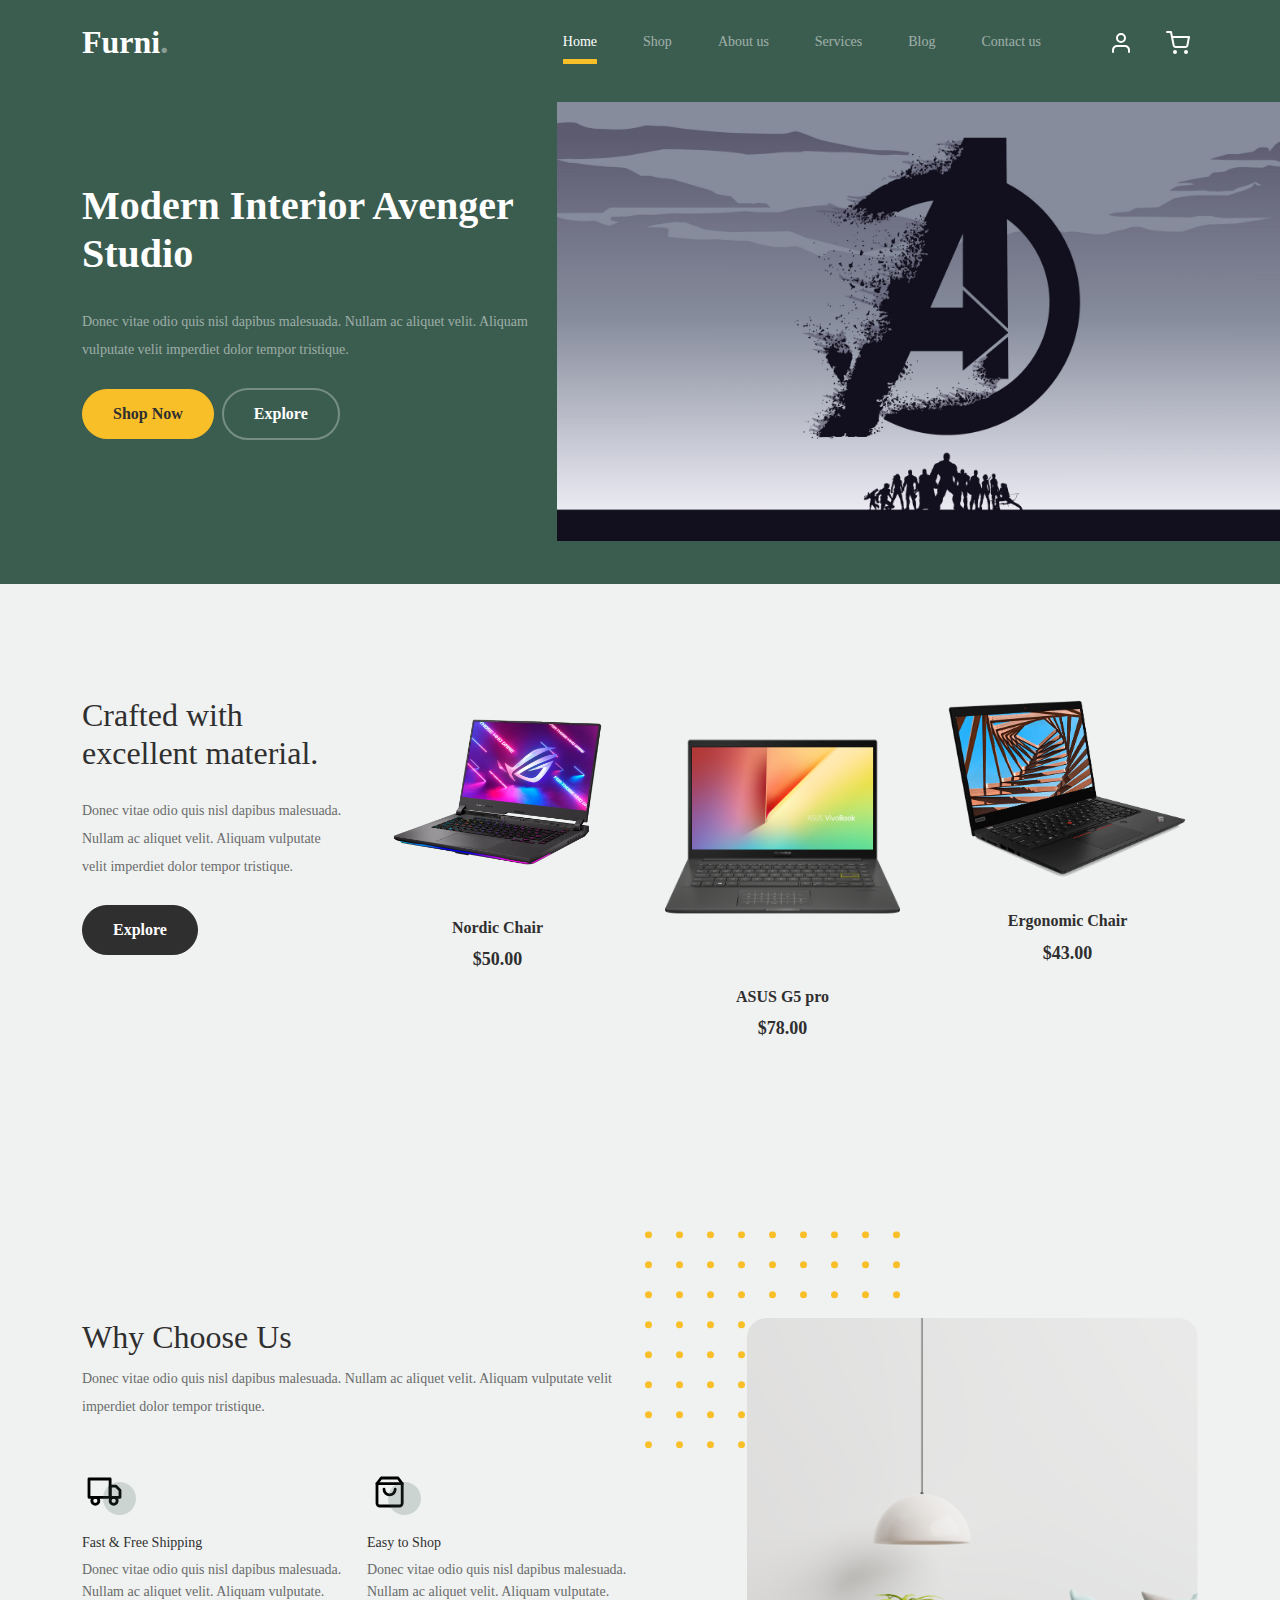
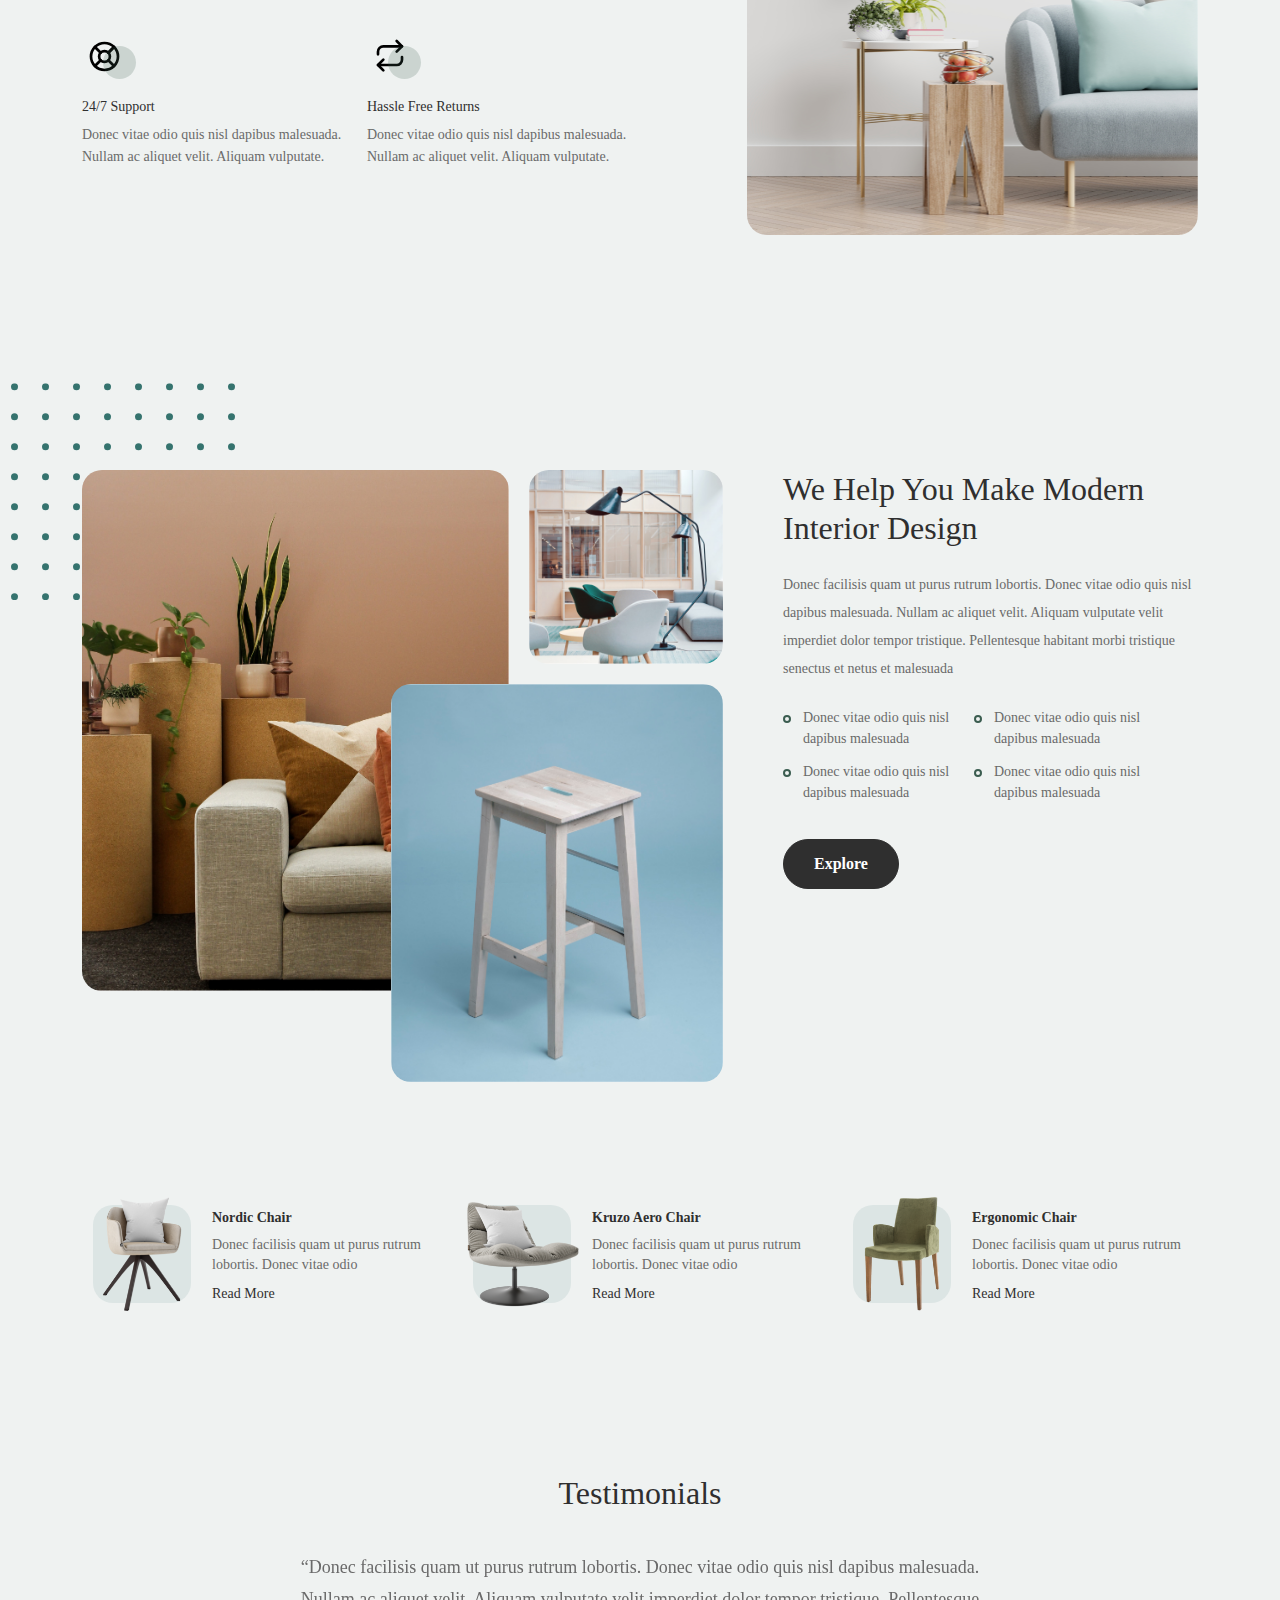
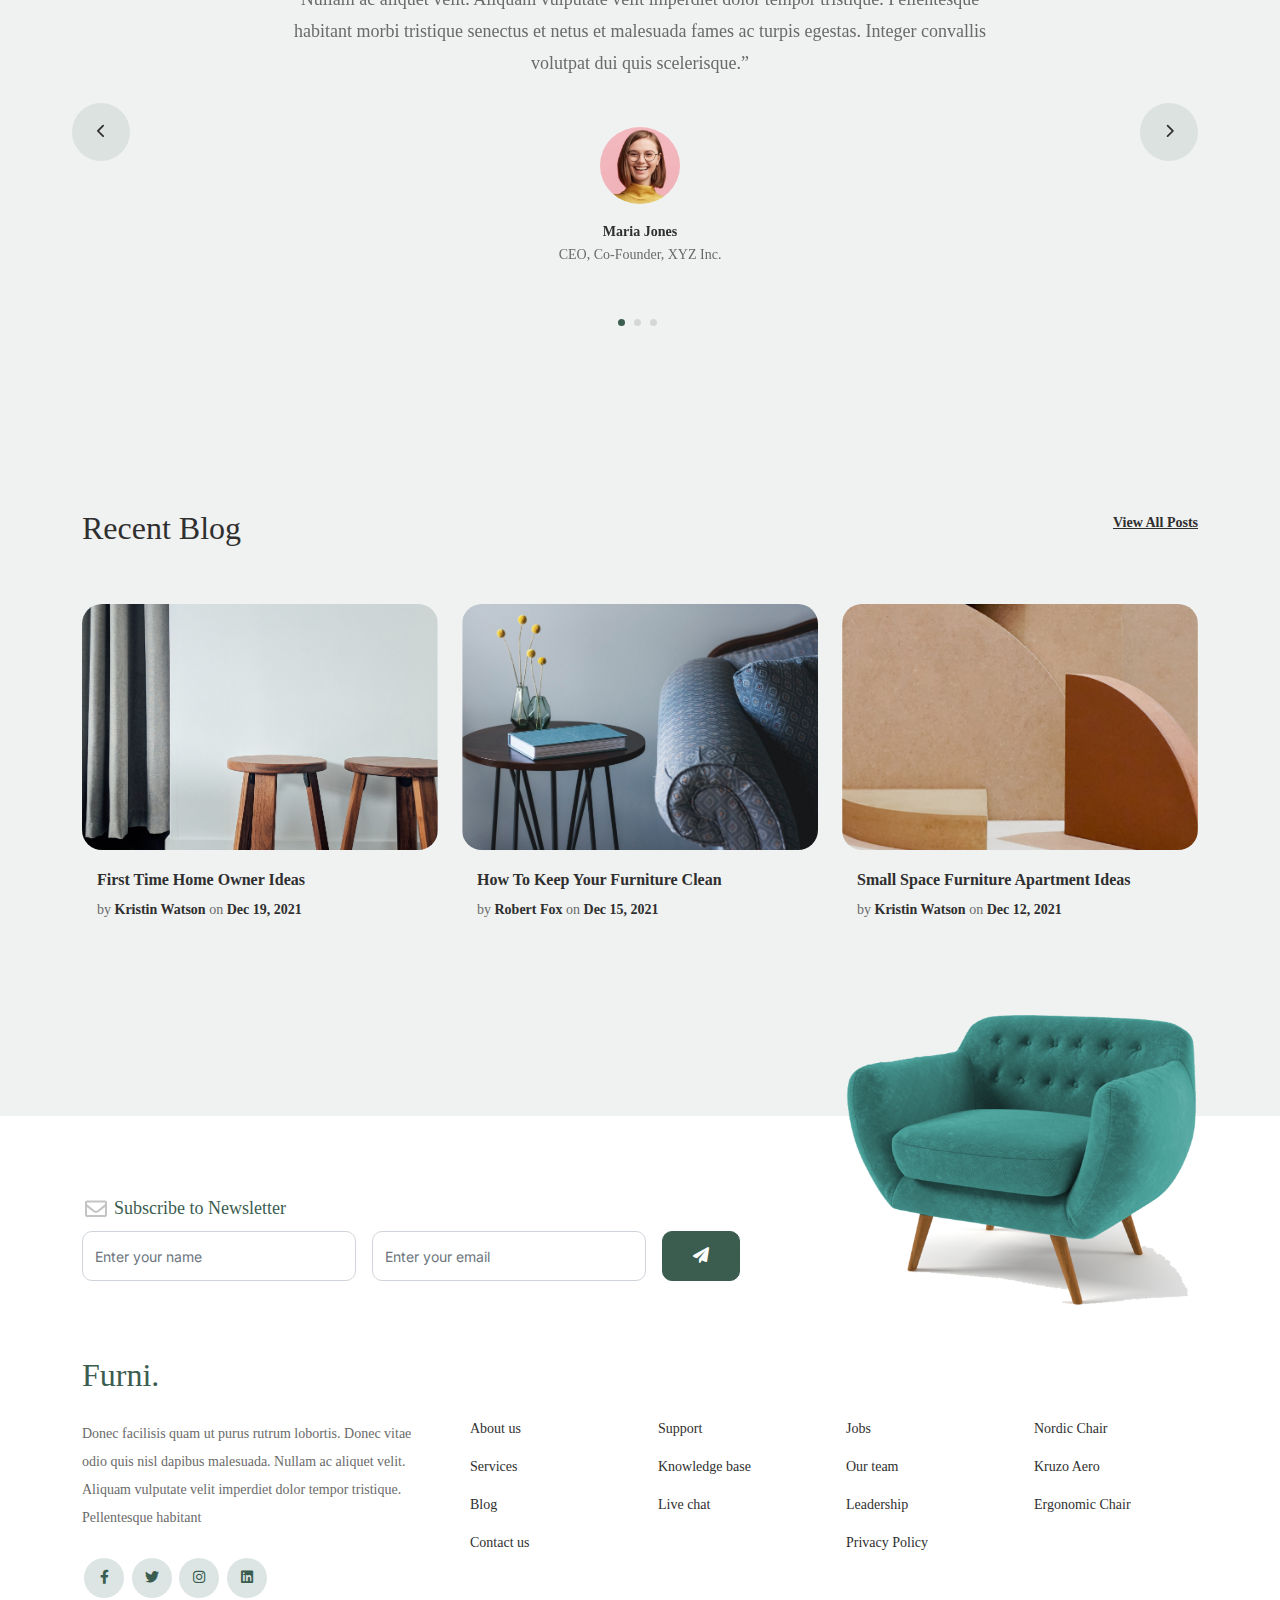
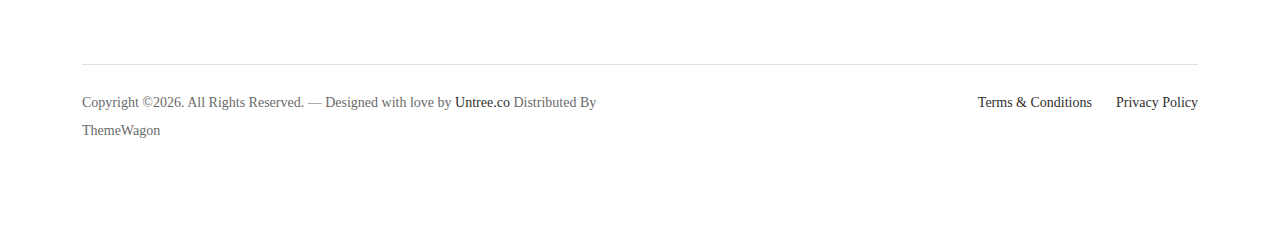
==== commit a9479341: "edicion" ====
--- a/furni-1.0.0/index.html
+++ b/furni-1.0.0/index.html
@@ -64,14 +64,14 @@
 					<div class="row justify-content-between">
 						<div class="col-lg-5">
 							<div class="intro-excerpt">
-								<h1>Modern Interior <span clsas="d-block">Design Studio</span></h1>
+								<h1>Modern Interior <span clsas="d-block">Avenger Studio</span></h1>
 								<p class="mb-4">Donec vitae odio quis nisl dapibus malesuada. Nullam ac aliquet velit. Aliquam vulputate velit imperdiet dolor tempor tristique.</p>
 								<p><a href="" class="btn btn-secondary me-2">Shop Now</a><a href="#" class="btn btn-white-outline">Explore</a></p>
 							</div>
 						</div>
 						<div class="col-lg-7">
 							<div class="hero-img-wrap">
-								<img src="images/couch.png" class="img-fluid">
+								<img src="images/avenger.jpg" class="img-fluid">
 							</div>
 						</div>
 					</div>
@@ -95,7 +95,7 @@
 					<!-- Start Column 2 -->
 					<div class="col-12 col-md-4 col-lg-3 mb-5 mb-md-0">
 						<a class="product-item" href="cart.html">
-							<img src="images/product-1.png" class="img-fluid product-thumbnail">
+							<img src="images/laptop1.png" class="img-fluid product-thumbnail">
 							<h3 class="product-title">Nordic Chair</h3>
 							<strong class="product-price">$50.00</strong>
 
@@ -109,8 +109,8 @@
 					<!-- Start Column 3 -->
 					<div class="col-12 col-md-4 col-lg-3 mb-5 mb-md-0">
 						<a class="product-item" href="cart.html">
-							<img src="images/product-2.png" class="img-fluid product-thumbnail">
-							<h3 class="product-title">Kruzo Aero Chair</h3>
+							<img src="images/laptop2.png" class="img-fluid product-thumbnail">
+							<h3 class="product-title">ASUS G5 pro</h3>
 							<strong class="product-price">$78.00</strong>
 
 							<span class="icon-cross">
@@ -123,7 +123,7 @@
 					<!-- Start Column 4 -->
 					<div class="col-12 col-md-4 col-lg-3 mb-5 mb-md-0">
 						<a class="product-item" href="cart.html">
-							<img src="images/product-3.png" class="img-fluid product-thumbnail">
+							<img src="images/laptop3.png" class="img-fluid product-thumbnail">
 							<h3 class="product-title">Ergonomic Chair</h3>
 							<strong class="product-price">$43.00</strong>
 
--- a/furni-1.0.0/css/style.css
+++ b/furni-1.0.0/css/style.css
@@ -10,7 +10,7 @@
   position: relative; }
 
 body {
-  font-family: "Inter", sans-serif;
+  font-family:Cambria, Cochin, Georgia, Times, 'Times New Roman', serif;
   font-weight: 400;
   line-height: 28px;
   color: #6a6a6a;
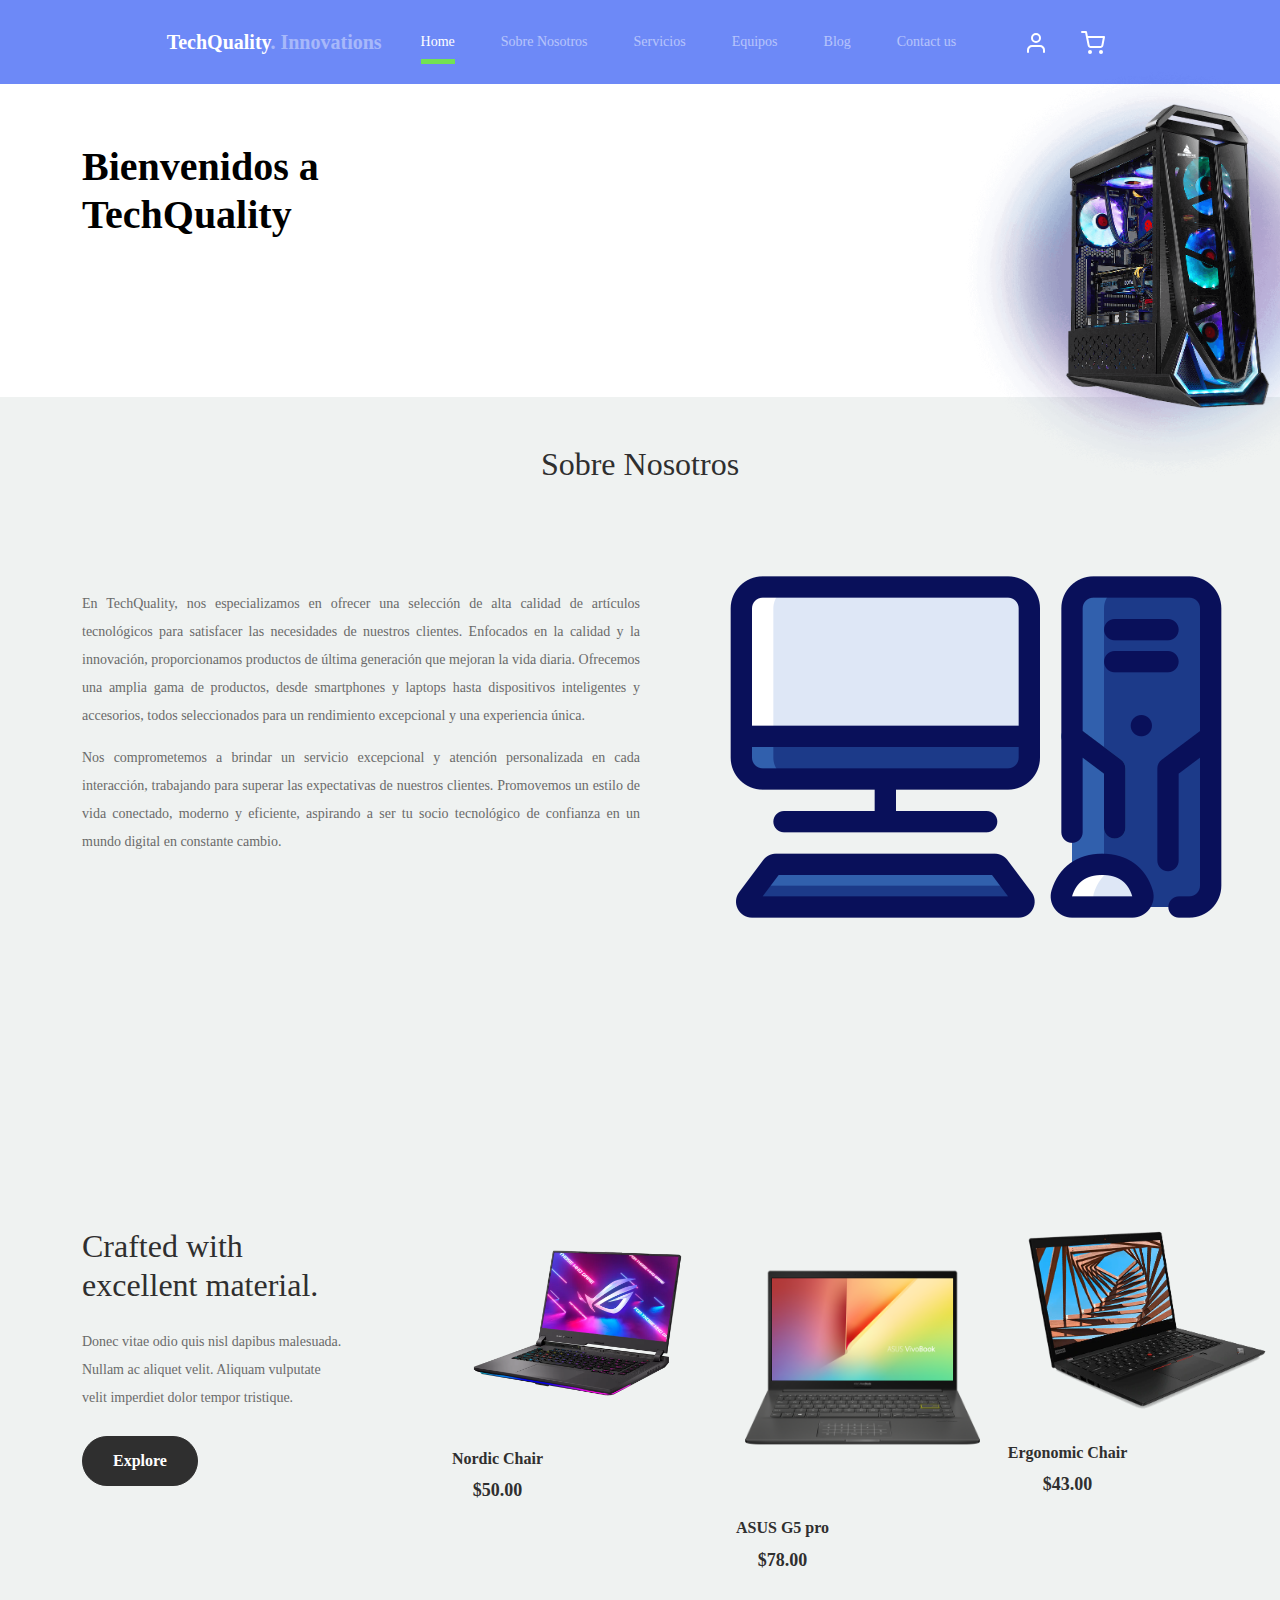
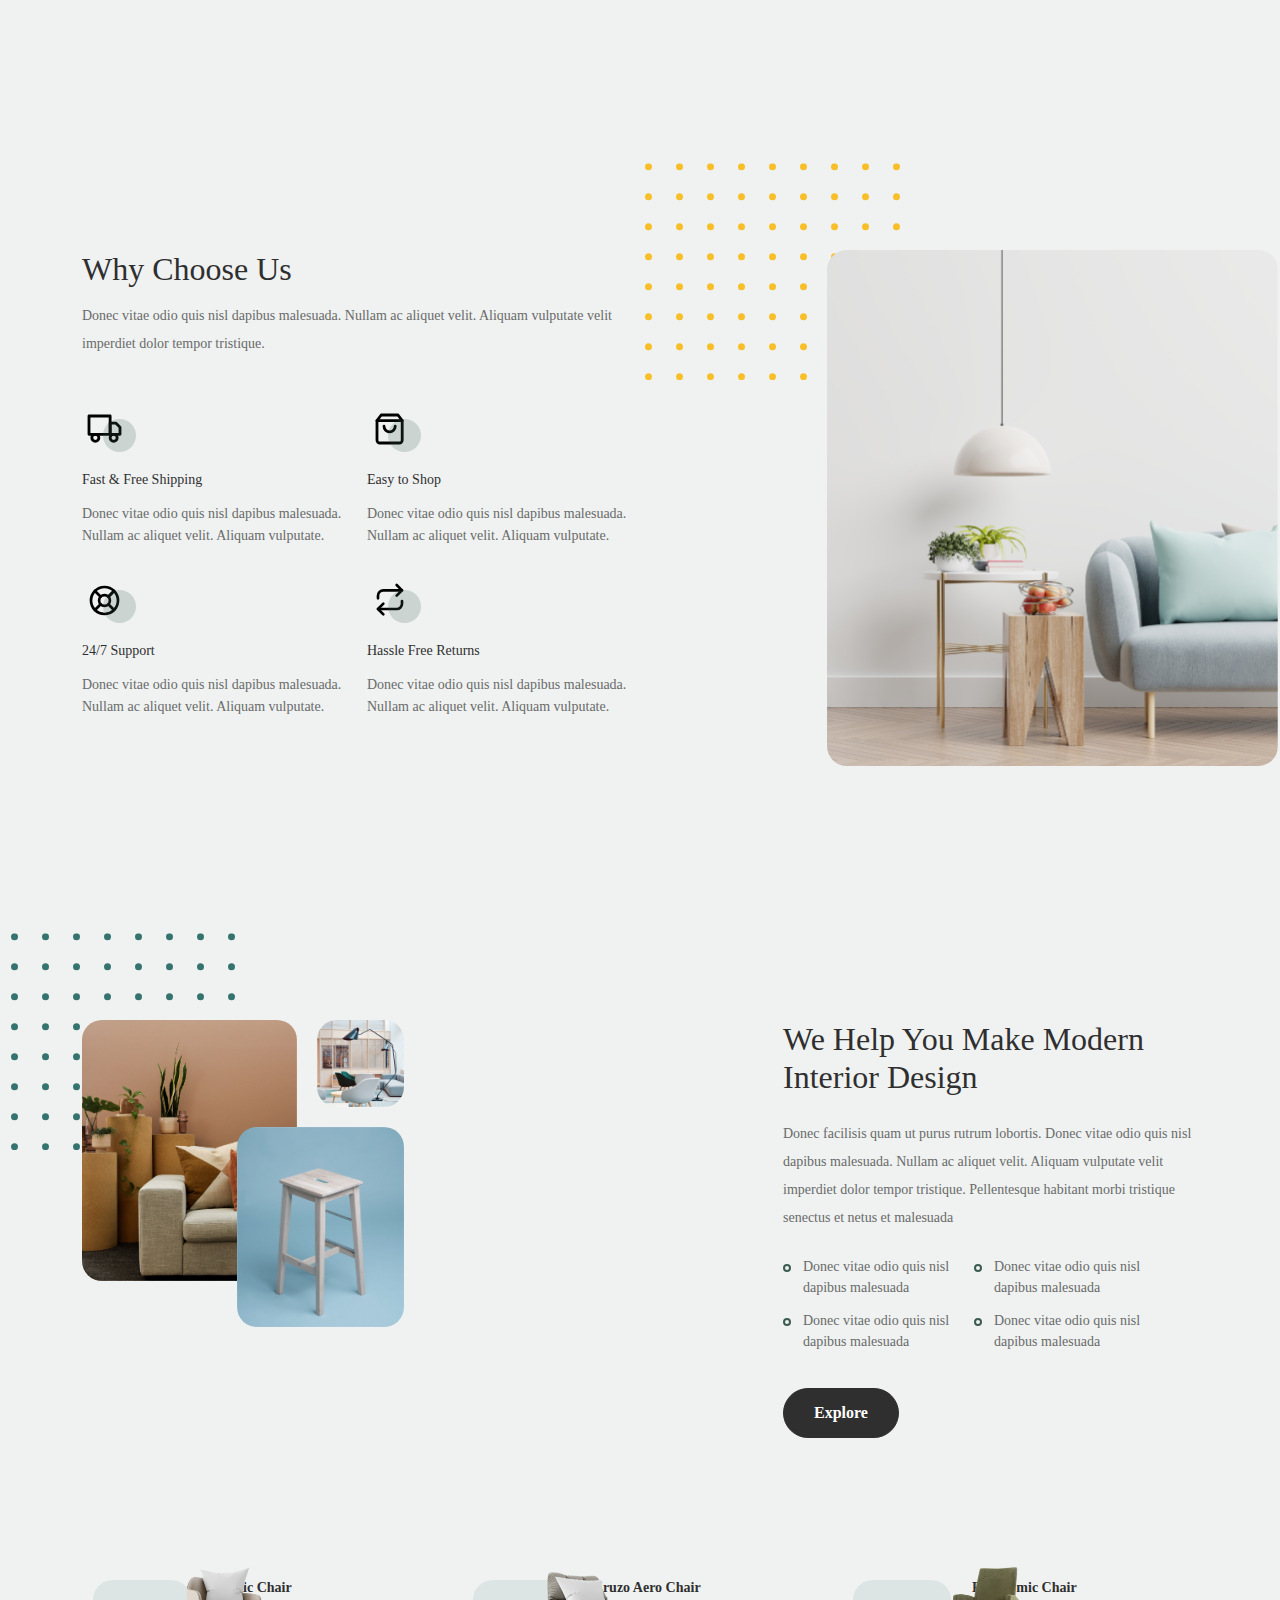
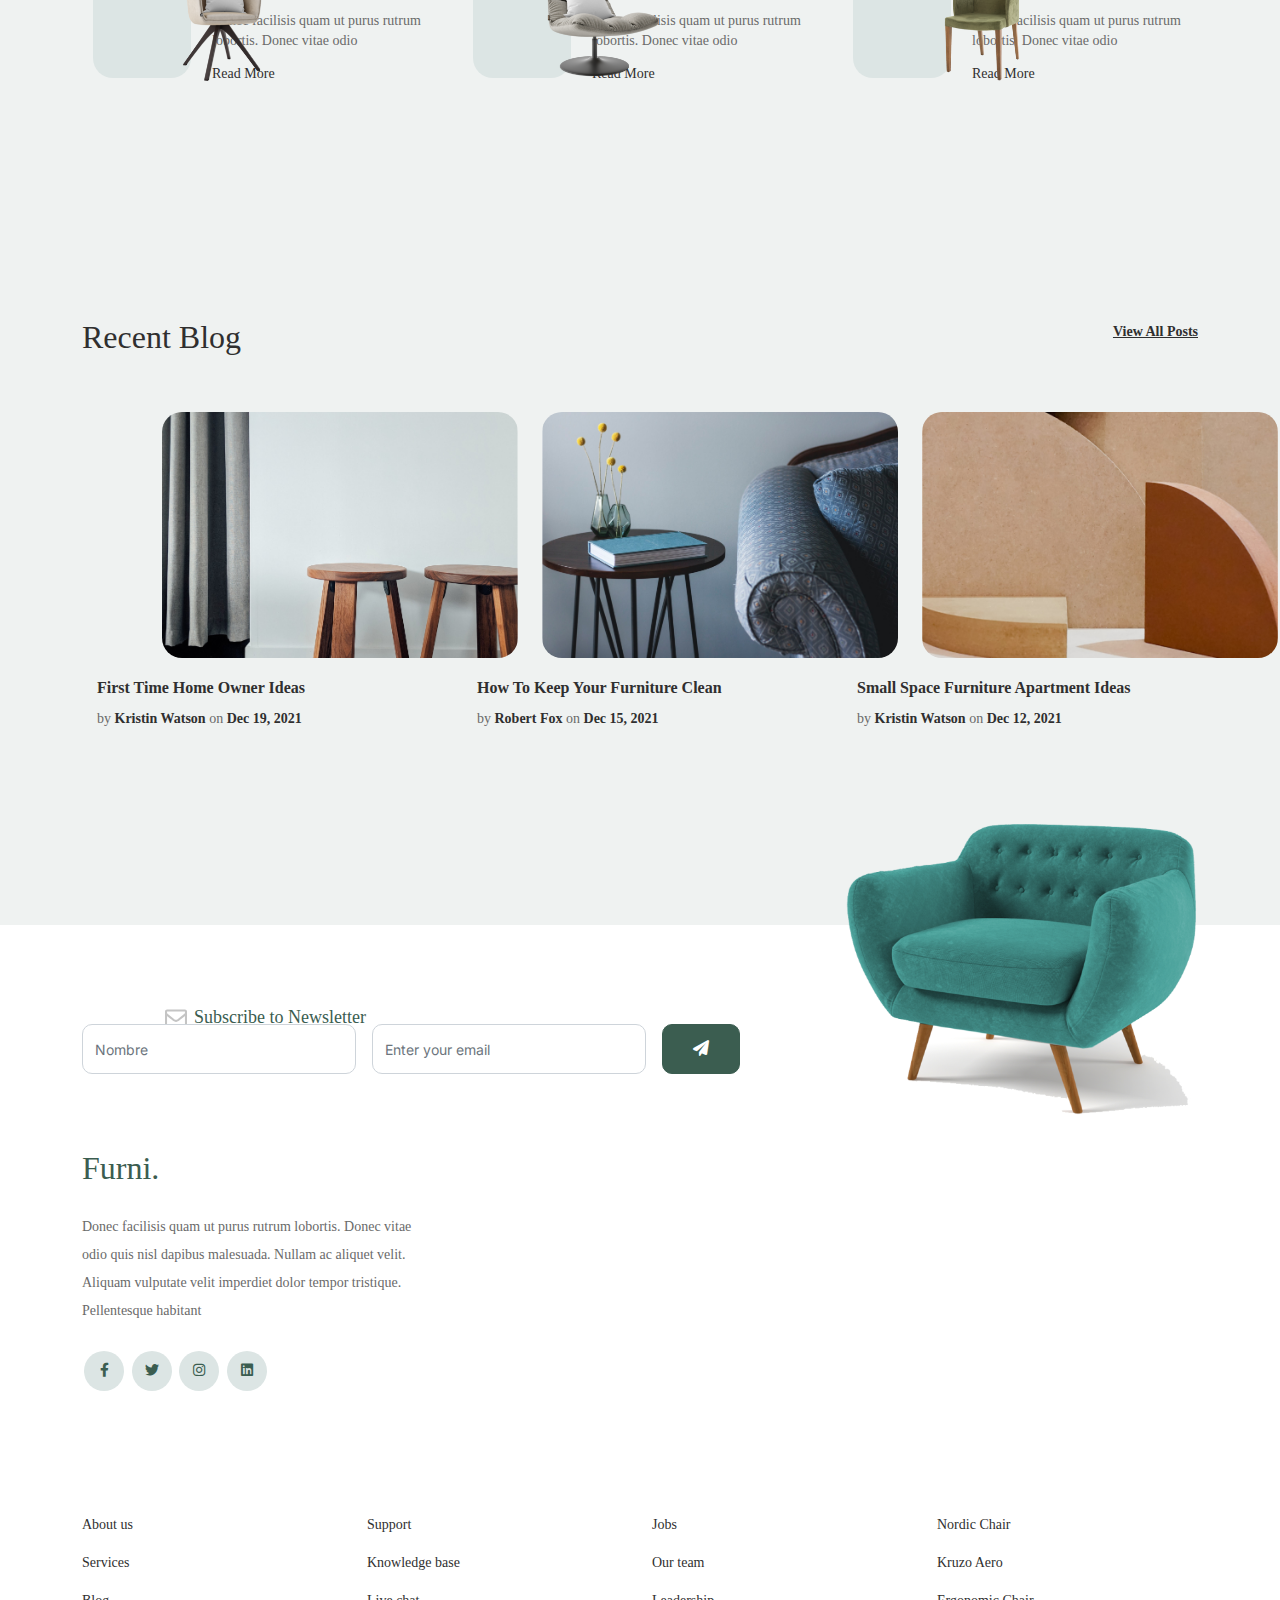
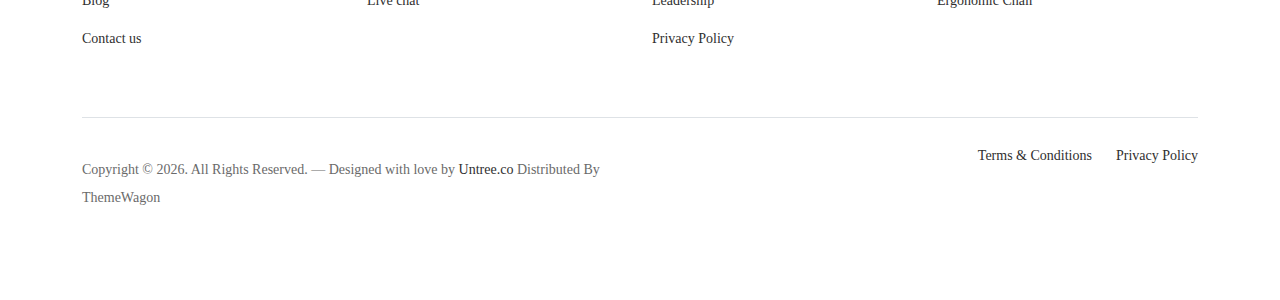
==== commit 8c4578aa: "Avance del proyecto" ====
--- a/furni-1.0.0/index.html
+++ b/furni-1.0.0/index.html
@@ -7,540 +7,534 @@
 */ -->
 <!doctype html>
 <html lang="en">
+
 <head>
-  <meta charset="utf-8">
-  <meta name="viewport" content="width=device-width, initial-scale=1, shrink-to-fit=no">
-  <meta name="author" content="Untree.co">
-  <link rel="shortcut icon" href="favicon.png">
-
-  <meta name="description" content="" />
-  <meta name="keywords" content="bootstrap, bootstrap4" />
-
-		<!-- Bootstrap CSS -->
-		<link href="css/bootstrap.min.css" rel="stylesheet">
-		<link href="https://cdnjs.cloudflare.com/ajax/libs/font-awesome/6.0.0-beta3/css/all.min.css" rel="stylesheet">
-		<link href="css/tiny-slider.css" rel="stylesheet">
-		<link href="css/style.css" rel="stylesheet">
-		<title>Furni Free Bootstrap 5 Template for Furniture and Interior Design Websites by Untree.co </title>
-	</head>
-
-	<body>
-
-		<!-- Start Header/Navigation -->
-		<nav class="custom-navbar navbar navbar navbar-expand-md navbar-dark bg-dark" arial-label="Furni navigation bar">
-
-			<div class="container">
-				<a class="navbar-brand" href="index.html">Furni<span>.</span></a>
-
-				<button class="navbar-toggler" type="button" data-bs-toggle="collapse" data-bs-target="#navbarsFurni" aria-controls="navbarsFurni" aria-expanded="false" aria-label="Toggle navigation">
-					<span class="navbar-toggler-icon"></span>
-				</button>
-
-				<div class="collapse navbar-collapse" id="navbarsFurni">
-					<ul class="custom-navbar-nav navbar-nav ms-auto mb-2 mb-md-0">
-						<li class="nav-item active">
-							<a class="nav-link" href="index.html">Home</a>
-						</li>
-						<li><a class="nav-link" href="shop.html">Shop</a></li>
-						<li><a class="nav-link" href="about.html">About us</a></li>
-						<li><a class="nav-link" href="services.html">Services</a></li>
-						<li><a class="nav-link" href="blog.html">Blog</a></li>
-						<li><a class="nav-link" href="contact.html">Contact us</a></li>
+	<meta charset="utf-8">
+	<meta name="viewport" content="width=device-width, initial-scale=1, shrink-to-fit=no">
+	<meta name="author" content="Untree.co">
+	<link rel="shortcut icon" href="favicon.png">
+	<meta name="description" content="" />
+	<meta name="keywords" content="bootstrap, bootstrap4" />
+	<!-- Bootstrap CSS -->
+	<link href="css/bootstrap.min.css" rel="stylesheet">
+	<link href="https://cdnjs.cloudflare.com/ajax/libs/font-awesome/6.0.0-beta3/css/all.min.css" rel="stylesheet">
+	<link href="css/tiny-slider.css" rel="stylesheet">
+	<link href="css/style.css" rel="stylesheet">
+	<title>Furni Free Bootstrap 5 Template for Furniture and Interior Design Websites by Untree.co </title>
+</head>
+
+<body>
+
+	<!-- Start Header/Navigation -->
+	<nav class="custom-navbar navbar navbar navbar-expand-md navbar-dark bg-dark" arial-label="Furni navigation bar">
+
+		<div class="container2">
+			<a class="navbar-brand" href="index.html">TechQuality<span>. Innovations</span></a>
+
+			<button class="navbar-toggler" type="button" data-bs-toggle="collapse" data-bs-target="#navbarsFurni"
+				aria-controls="navbarsFurni" aria-expanded="false" aria-label="Toggle navigation">
+				<span class="navbar-toggler-icon"></span>
+			</button>
+
+			<div class="collapse navbar-collapse" id="navbarsFurni">
+				<ul class="custom-navbar-nav navbar-nav ms-auto mb-2 mb-md-0">
+					<li class="nav-item active">
+						<a class="nav-link" href="index.html">Home</a>
+					</li>
+					<li><a class="nav-link" href="shop.html">Sobre Nosotros</a></li>
+					<li><a class="nav-link" href="about.html">Servicios</a></li>
+					<li><a class="nav-link" href="services.html">Equipos</a></li>
+					<li><a class="nav-link" href="blog.html">Blog</a></li>
+					<li><a class="nav-link" href="contact.html">Contact us</a></li>
+				</ul>
+
+				<ul class="custom-navbar-cta navbar-nav mb-2 mb-md-0 ms-5">
+					<li><a class="nav-link" href="#"><img src="images/user.svg"></a></li>
+					<li><a class="nav-link" href="cart.html"><img src="images/cart.svg"></a></li>
+				</ul>
+			</div>
+		</div>
+
+	</nav>
+	<!-- End Header/Navigation -->
+
+	<!-- Start Hero Section -->
+	<div class="hero">
+		<div class="container">
+			<div class="row justify-content-between">
+				<div class="col-lg-5">
+					<div class="intro-excerpt">
+						<h1>Bienvenidos a <span clsas="d-block">TechQuality</span></h1>
+					</div>
+				</div>
+				<div class="col-lg-7">
+					<div class="hero-img-wrap">
+						<img src="images/pcGamer.png" class="img-fluid">
+					</div>
+				</div>
+			</div>
+		</div>
+	</div>
+	<!-- End Hero Section -->
+
+	<!-- Start Testimonial Slider -->
+	<div class="testimonial-section">
+		<div class="container">
+			<div class="row">
+				<div class="col-lg-7 mx-auto text-center">
+					<h2 class="section-title">Sobre Nosotros</h2>
+				</div>
+			</div>
+			<div class="col-lg-8 mx-auto">
+				<div class="testimonial-block1 text-justify">
+					<blockquote class="mb-5">
+						<p>En TechQuality, nos especializamos en ofrecer una selección de alta calidad de
+							artículos tecnológicos para
+							satisfacer las necesidades de nuestros clientes. Enfocados en la calidad y la
+							innovación, proporcionamos
+							productos de última generación que mejoran la vida diaria. Ofrecemos una amplia
+							gama de productos, desde
+							smartphones y laptops hasta dispositivos inteligentes y accesorios, todos
+							seleccionados para un rendimiento
+							excepcional y una experiencia única.</p>
+
+						<p>Nos comprometemos a brindar un servicio excepcional y atención personalizada en
+							cada interacción,
+							trabajando para superar las expectativas de nuestros clientes. Promovemos un
+							estilo de vida conectado, moderno y
+							eficiente, aspirando a ser tu socio tecnológico de confianza en un mundo digital
+							en constante cambio.</p>
+					</blockquote>
+
+					<div class="author-info">
+						<div class="author-pic">
+							<img src="images/logo.png" alt="Maria Jones" class="img-fluid">
+						</div>
+					</div>
+				</div>
+
+			</div>
+		</div>
+	</div>
+	<!-- End Testimonial Slider -->
+
+	<!-- Start Product Section -->
+	<div class="product-section">
+		<div class="container">
+			<div class="row">
+
+				<!-- Start Column 1 -->
+				<div class="col-md-12 col-lg-3 mb-5 mb-lg-0">
+					<h2 class="mb-4 section-title">Crafted with excellent material.</h2>
+					<p class="mb-4">Donec vitae odio quis nisl dapibus malesuada. Nullam ac aliquet velit. Aliquam
+						vulputate velit imperdiet dolor tempor tristique. </p>
+					<p><a href="shop.html" class="btn">Explore</a></p>
+				</div>
+				<!-- End Column 1 -->
+
+				<!-- Start Column 2 -->
+				<div class="col-12 col-md-4 col-lg-3 mb-5 mb-md-0">
+					<a class="product-item" href="cart.html">
+						<img src="images/laptop1.png" class="img-fluid product-thumbnail">
+						<h3 class="product-title">Nordic Chair</h3>
+						<strong class="product-price">$50.00</strong>
+
+						<span class="icon-cross">
+							<img src="images/cross.svg" class="img-fluid">
+						</span>
+					</a>
+				</div>
+				<!-- End Column 2 -->
+
+				<!-- Start Column 3 -->
+				<div class="col-12 col-md-4 col-lg-3 mb-5 mb-md-0">
+					<a class="product-item" href="cart.html">
+						<img src="images/laptop2.png" class="img-fluid product-thumbnail">
+						<h3 class="product-title">ASUS G5 pro</h3>
+						<strong class="product-price">$78.00</strong>
+
+						<span class="icon-cross">
+							<img src="images/cross.svg" class="img-fluid">
+						</span>
+					</a>
+				</div>
+				<!-- End Column 3 -->
+
+				<!-- Start Column 4 -->
+				<div class="col-12 col-md-4 col-lg-3 mb-5 mb-md-0">
+					<a class="product-item" href="cart.html">
+						<img src="images/laptop3.png" class="img-fluid product-thumbnail">
+						<h3 class="product-title">Ergonomic Chair</h3>
+						<strong class="product-price">$43.00</strong>
+
+						<span class="icon-cross">
+							<img src="images/cross.svg" class="img-fluid">
+						</span>
+					</a>
+				</div>
+				<!-- End Column 4 -->
+
+			</div>
+		</div>
+	</div>
+	<!-- End Product Section -->
+
+	<!-- Start Why Choose Us Section -->
+	<div class="why-choose-section">
+		<div class="container">
+			<div class="row justify-content-between">
+				<div class="col-lg-6">
+					<h2 class="section-title">Why Choose Us</h2>
+					<p>Donec vitae odio quis nisl dapibus malesuada. Nullam ac aliquet velit. Aliquam vulputate velit
+						imperdiet dolor tempor tristique.</p>
+
+					<div class="row my-5">
+						<div class="col-6 col-md-6">
+							<div class="feature">
+								<div class="icon">
+									<img src="images/truck.svg" alt="Image" class="imf-fluid">
+								</div>
+								<h3>Fast &amp; Free Shipping</h3>
+								<p>Donec vitae odio quis nisl dapibus malesuada. Nullam ac aliquet velit. Aliquam
+									vulputate.</p>
+							</div>
+						</div>
+
+						<div class="col-6 col-md-6">
+							<div class="feature">
+								<div class="icon">
+									<img src="images/bag.svg" alt="Image" class="imf-fluid">
+								</div>
+								<h3>Easy to Shop</h3>
+								<p>Donec vitae odio quis nisl dapibus malesuada. Nullam ac aliquet velit. Aliquam
+									vulputate.</p>
+							</div>
+						</div>
+
+						<div class="col-6 col-md-6">
+							<div class="feature">
+								<div class="icon">
+									<img src="images/support.svg" alt="Image" class="imf-fluid">
+								</div>
+								<h3>24/7 Support</h3>
+								<p>Donec vitae odio quis nisl dapibus malesuada. Nullam ac aliquet velit. Aliquam
+									vulputate.</p>
+							</div>
+						</div>
+
+						<div class="col-6 col-md-6">
+							<div class="feature">
+								<div class="icon">
+									<img src="images/return.svg" alt="Image" class="imf-fluid">
+								</div>
+								<h3>Hassle Free Returns</h3>
+								<p>Donec vitae odio quis nisl dapibus malesuada. Nullam ac aliquet velit. Aliquam
+									vulputate.</p>
+							</div>
+						</div>
+
+					</div>
+				</div>
+
+				<div class="col-lg-5">
+					<div class="img-wrap">
+						<img src="images/why-choose-us-img.jpg" alt="Image" class="img-fluid">
+					</div>
+				</div>
+
+			</div>
+		</div>
+	</div>
+	<!-- End Why Choose Us Section -->
+
+	<!-- Start We Help Section -->
+	<div class="we-help-section">
+		<div class="container">
+			<div class="row justify-content-between">
+				<div class="col-lg-7 mb-5 mb-lg-0">
+					<div class="imgs-grid">
+						<div class="grid grid-1"><img src="images/img-grid-1.jpg" alt="Untree.co"></div>
+						<div class="grid grid-2"><img src="images/img-grid-2.jpg" alt="Untree.co"></div>
+						<div class="grid grid-3"><img src="images/img-grid-3.jpg" alt="Untree.co"></div>
+					</div>
+				</div>
+				<div class="col-lg-5 ps-lg-5">
+					<h2 class="section-title mb-4">We Help You Make Modern Interior Design</h2>
+					<p>Donec facilisis quam ut purus rutrum lobortis. Donec vitae odio quis nisl dapibus malesuada.
+						Nullam ac aliquet velit. Aliquam vulputate velit imperdiet dolor tempor tristique. Pellentesque
+						habitant morbi tristique senectus et netus et malesuada</p>
+
+					<ul class="list-unstyled custom-list my-4">
+						<li>Donec vitae odio quis nisl dapibus malesuada</li>
+						<li>Donec vitae odio quis nisl dapibus malesuada</li>
+						<li>Donec vitae odio quis nisl dapibus malesuada</li>
+						<li>Donec vitae odio quis nisl dapibus malesuada</li>
 					</ul>
-
-					<ul class="custom-navbar-cta navbar-nav mb-2 mb-md-0 ms-5">
-						<li><a class="nav-link" href="#"><img src="images/user.svg"></a></li>
-						<li><a class="nav-link" href="cart.html"><img src="images/cart.svg"></a></li>
+					<p><a herf="#" class="btn">Explore</a></p>
+				</div>
+			</div>
+		</div>
+	</div>
+	<!-- End We Help Section -->
+
+	<!-- Start Popular Product -->
+	<div class="popular-product">
+		<div class="container">
+			<div class="row">
+
+				<div class="col-12 col-md-6 col-lg-4 mb-4 mb-lg-0">
+					<div class="product-item-sm d-flex">
+						<div class="thumbnail">
+							<img src="images/product-1.png" alt="Image" class="img-fluid">
+						</div>
+						<div class="pt-3">
+							<h3>Nordic Chair</h3>
+							<p>Donec facilisis quam ut purus rutrum lobortis. Donec vitae odio </p>
+							<p><a href="#">Read More</a></p>
+						</div>
+					</div>
+				</div>
+
+				<div class="col-12 col-md-6 col-lg-4 mb-4 mb-lg-0">
+					<div class="product-item-sm d-flex">
+						<div class="thumbnail">
+							<img src="images/product-2.png" alt="Image" class="img-fluid">
+						</div>
+						<div class="pt-3">
+							<h3>Kruzo Aero Chair</h3>
+							<p>Donec facilisis quam ut purus rutrum lobortis. Donec vitae odio </p>
+							<p><a href="#">Read More</a></p>
+						</div>
+					</div>
+				</div>
+
+				<div class="col-12 col-md-6 col-lg-4 mb-4 mb-lg-0">
+					<div class="product-item-sm d-flex">
+						<div class="thumbnail">
+							<img src="images/product-3.png" alt="Image" class="img-fluid">
+						</div>
+						<div class="pt-3">
+							<h3>Ergonomic Chair</h3>
+							<p>Donec facilisis quam ut purus rutrum lobortis. Donec vitae odio </p>
+							<p><a href="#">Read More</a></p>
+						</div>
+					</div>
+				</div>
+
+			</div>
+		</div>
+	</div>
+	<!-- End Popular Product -->
+
+
+
+	<!-- Start Blog Section -->
+	<div class="blog-section">
+		<div class="container">
+			<div class="row mb-5">
+				<div class="col-md-6">
+					<h2 class="section-title">Recent Blog</h2>
+				</div>
+				<div class="col-md-6 text-start text-md-end">
+					<a href="#" class="more">View All Posts</a>
+				</div>
+			</div>
+
+			<div class="row">
+
+				<div class="col-12 col-sm-6 col-md-4 mb-4 mb-md-0">
+					<div class="post-entry">
+						<a href="#" class="post-thumbnail"><img src="images/post-1.jpg" alt="Image"
+								class="img-fluid"></a>
+						<div class="post-content-entry">
+							<h3><a href="#">First Time Home Owner Ideas</a></h3>
+							<div class="meta">
+								<span>by <a href="#">Kristin Watson</a></span> <span>on <a href="#">Dec 19,
+										2021</a></span>
+							</div>
+						</div>
+					</div>
+				</div>
+
+				<div class="col-12 col-sm-6 col-md-4 mb-4 mb-md-0">
+					<div class="post-entry">
+						<a href="#" class="post-thumbnail"><img src="images/post-2.jpg" alt="Image"
+								class="img-fluid"></a>
+						<div class="post-content-entry">
+							<h3><a href="#">How To Keep Your Furniture Clean</a></h3>
+							<div class="meta">
+								<span>by <a href="#">Robert Fox</a></span> <span>on <a href="#">Dec 15, 2021</a></span>
+							</div>
+						</div>
+					</div>
+				</div>
+
+				<div class="col-12 col-sm-6 col-md-4 mb-4 mb-md-0">
+					<div class="post-entry">
+						<a href="#" class="post-thumbnail"><img src="images/post-3.jpg" alt="Image"
+								class="img-fluid"></a>
+						<div class="post-content-entry">
+							<h3><a href="#">Small Space Furniture Apartment Ideas</a></h3>
+							<div class="meta">
+								<span>by <a href="#">Kristin Watson</a></span> <span>on <a href="#">Dec 12,
+										2021</a></span>
+							</div>
+						</div>
+					</div>
+				</div>
+
+			</div>
+		</div>
+	</div>
+	<!-- End Blog Section -->
+
+	<!-- Start Footer Section -->
+	<footer class="footer-section">
+		<div class="container relative">
+
+			<div class="sofa-img">
+				<img src="images/sofa.png" alt="Image" class="img-fluid">
+			</div>
+
+			<div class="row">
+				<div class="col-lg-8">
+					<div class="subscription-form">
+						<h3 class="d-flex align-items-center"><span class="me-1"><img src="images/envelope-outline.svg"
+									alt="Image" class="img-fluid"></span><span>Subscribe to Newsletter</span></h3>
+
+						<form action="#" class="row g-3 formulario">
+
+						</form>
+						<form id="formulario" action="#" class="row g-3">
+							<div class="col-auto">
+								<input type="text" class="form-control form_name" id="nombre" name="nombre"
+									placeholder="Nombre">
+							</div>
+							<div class="col-auto">
+								<input type="email" class="form-control" placeholder="Enter your email" id="email"
+									name="email" required>
+							</div>
+							<div class="col-auto">
+								<button class="btn btn-primary" type="submit">
+									<span class="fa fa-paper-plane" type="submit"></span>
+								</button>
+							</div>
+						</form>
+						<script>
+							const formulario = document.getElementById('formulario');
+							formulario.addEventListener('submit', (event) => {
+								event.preventDefault();
+								const nombre = document.getElementById('nombre').value;
+								const email = document.getElementById('email').value;
+								const datos = {
+									nombre: nombre,
+									email: email,
+								};
+								fetch('https://fir-6d6e1-default-rtdb.firebaseio.com/coleccion.json', {
+									method: 'POST',
+									body: JSON.stringify(datos),
+									headers: {
+										'Content-Type': 'coleccion.json'
+									}
+								})
+									.then(respuesta => respuesta.json())
+									.then(datos => {
+										console.log(datos); // Imprimir la respuesta del
+										servidor
+									})
+									.catch(error => console.error(error));
+							});
+						</script>
+
+
+					</div>
+				</div>
+			</div>
+
+			<div class="row g-5 mb-5">
+				<div class="col-lg-4">
+					<div class="mb-4 footer-logo-wrap"><a href="#" class="footer-logo">Furni<span>.</span></a></div>
+					<p class="mb-4">Donec facilisis quam ut purus rutrum lobortis. Donec vitae odio quis nisl dapibus
+						malesuada. Nullam ac aliquet velit. Aliquam vulputate velit imperdiet dolor tempor tristique.
+						Pellentesque habitant</p>
+
+					<ul class="list-unstyled custom-social">
+						<li><a href="#"><span class="fa fa-brands fa-facebook-f"></span></a></li>
+						<li><a href="#"><span class="fa fa-brands fa-twitter"></span></a></li>
+						<li><a href="#"><span class="fa fa-brands fa-instagram"></span></a></li>
+						<li><a href="#"><span class="fa fa-brands fa-linkedin"></span></a></li>
 					</ul>
 				</div>
-			</div>
-				
-		</nav>
-		<!-- End Header/Navigation -->
-
-		<!-- Start Hero Section -->
-			<div class="hero">
-				<div class="container">
-					<div class="row justify-content-between">
-						<div class="col-lg-5">
-							<div class="intro-excerpt">
-								<h1>Modern Interior <span clsas="d-block">Avenger Studio</span></h1>
-								<p class="mb-4">Donec vitae odio quis nisl dapibus malesuada. Nullam ac aliquet velit. Aliquam vulputate velit imperdiet dolor tempor tristique.</p>
-								<p><a href="" class="btn btn-secondary me-2">Shop Now</a><a href="#" class="btn btn-white-outline">Explore</a></p>
-							</div>
-						</div>
-						<div class="col-lg-7">
-							<div class="hero-img-wrap">
-								<img src="images/avenger.jpg" class="img-fluid">
-							</div>
-						</div>
-					</div>
-				</div>
-			</div>
-		<!-- End Hero Section -->
-
-		<!-- Start Product Section -->
-		<div class="product-section">
-			<div class="container">
-				<div class="row">
-
-					<!-- Start Column 1 -->
-					<div class="col-md-12 col-lg-3 mb-5 mb-lg-0">
-						<h2 class="mb-4 section-title">Crafted with excellent material.</h2>
-						<p class="mb-4">Donec vitae odio quis nisl dapibus malesuada. Nullam ac aliquet velit. Aliquam vulputate velit imperdiet dolor tempor tristique. </p>
-						<p><a href="shop.html" class="btn">Explore</a></p>
-					</div> 
-					<!-- End Column 1 -->
-
-					<!-- Start Column 2 -->
-					<div class="col-12 col-md-4 col-lg-3 mb-5 mb-md-0">
-						<a class="product-item" href="cart.html">
-							<img src="images/laptop1.png" class="img-fluid product-thumbnail">
-							<h3 class="product-title">Nordic Chair</h3>
-							<strong class="product-price">$50.00</strong>
-
-							<span class="icon-cross">
-								<img src="images/cross.svg" class="img-fluid">
-							</span>
-						</a>
-					</div> 
-					<!-- End Column 2 -->
-
-					<!-- Start Column 3 -->
-					<div class="col-12 col-md-4 col-lg-3 mb-5 mb-md-0">
-						<a class="product-item" href="cart.html">
-							<img src="images/laptop2.png" class="img-fluid product-thumbnail">
-							<h3 class="product-title">ASUS G5 pro</h3>
-							<strong class="product-price">$78.00</strong>
-
-							<span class="icon-cross">
-								<img src="images/cross.svg" class="img-fluid">
-							</span>
-						</a>
-					</div>
-					<!-- End Column 3 -->
-
-					<!-- Start Column 4 -->
-					<div class="col-12 col-md-4 col-lg-3 mb-5 mb-md-0">
-						<a class="product-item" href="cart.html">
-							<img src="images/laptop3.png" class="img-fluid product-thumbnail">
-							<h3 class="product-title">Ergonomic Chair</h3>
-							<strong class="product-price">$43.00</strong>
-
-							<span class="icon-cross">
-								<img src="images/cross.svg" class="img-fluid">
-							</span>
-						</a>
-					</div>
-					<!-- End Column 4 -->
-
-				</div>
-			</div>
-		</div>
-		<!-- End Product Section -->
-
-		<!-- Start Why Choose Us Section -->
-		<div class="why-choose-section">
-			<div class="container">
-				<div class="row justify-content-between">
-					<div class="col-lg-6">
-						<h2 class="section-title">Why Choose Us</h2>
-						<p>Donec vitae odio quis nisl dapibus malesuada. Nullam ac aliquet velit. Aliquam vulputate velit imperdiet dolor tempor tristique.</p>
-
-						<div class="row my-5">
-							<div class="col-6 col-md-6">
-								<div class="feature">
-									<div class="icon">
-										<img src="images/truck.svg" alt="Image" class="imf-fluid">
-									</div>
-									<h3>Fast &amp; Free Shipping</h3>
-									<p>Donec vitae odio quis nisl dapibus malesuada. Nullam ac aliquet velit. Aliquam vulputate.</p>
-								</div>
-							</div>
-
-							<div class="col-6 col-md-6">
-								<div class="feature">
-									<div class="icon">
-										<img src="images/bag.svg" alt="Image" class="imf-fluid">
-									</div>
-									<h3>Easy to Shop</h3>
-									<p>Donec vitae odio quis nisl dapibus malesuada. Nullam ac aliquet velit. Aliquam vulputate.</p>
-								</div>
-							</div>
-
-							<div class="col-6 col-md-6">
-								<div class="feature">
-									<div class="icon">
-										<img src="images/support.svg" alt="Image" class="imf-fluid">
-									</div>
-									<h3>24/7 Support</h3>
-									<p>Donec vitae odio quis nisl dapibus malesuada. Nullam ac aliquet velit. Aliquam vulputate.</p>
-								</div>
-							</div>
-
-							<div class="col-6 col-md-6">
-								<div class="feature">
-									<div class="icon">
-										<img src="images/return.svg" alt="Image" class="imf-fluid">
-									</div>
-									<h3>Hassle Free Returns</h3>
-									<p>Donec vitae odio quis nisl dapibus malesuada. Nullam ac aliquet velit. Aliquam vulputate.</p>
-								</div>
-							</div>
-
-						</div>
-					</div>
-
-					<div class="col-lg-5">
-						<div class="img-wrap">
-							<img src="images/why-choose-us-img.jpg" alt="Image" class="img-fluid">
-						</div>
-					</div>
-
-				</div>
-			</div>
-		</div>
-		<!-- End Why Choose Us Section -->
-
-		<!-- Start We Help Section -->
-		<div class="we-help-section">
-			<div class="container">
-				<div class="row justify-content-between">
-					<div class="col-lg-7 mb-5 mb-lg-0">
-						<div class="imgs-grid">
-							<div class="grid grid-1"><img src="images/img-grid-1.jpg" alt="Untree.co"></div>
-							<div class="grid grid-2"><img src="images/img-grid-2.jpg" alt="Untree.co"></div>
-							<div class="grid grid-3"><img src="images/img-grid-3.jpg" alt="Untree.co"></div>
-						</div>
-					</div>
-					<div class="col-lg-5 ps-lg-5">
-						<h2 class="section-title mb-4">We Help You Make Modern Interior Design</h2>
-						<p>Donec facilisis quam ut purus rutrum lobortis. Donec vitae odio quis nisl dapibus malesuada. Nullam ac aliquet velit. Aliquam vulputate velit imperdiet dolor tempor tristique. Pellentesque habitant morbi tristique senectus et netus et malesuada</p>
-
-						<ul class="list-unstyled custom-list my-4">
-							<li>Donec vitae odio quis nisl dapibus malesuada</li>
-							<li>Donec vitae odio quis nisl dapibus malesuada</li>
-							<li>Donec vitae odio quis nisl dapibus malesuada</li>
-							<li>Donec vitae odio quis nisl dapibus malesuada</li>
-						</ul>
-						<p><a herf="#" class="btn">Explore</a></p>
-					</div>
-				</div>
-			</div>
-		</div>
-		<!-- End We Help Section -->
-
-		<!-- Start Popular Product -->
-		<div class="popular-product">
-			<div class="container">
-				<div class="row">
-
-					<div class="col-12 col-md-6 col-lg-4 mb-4 mb-lg-0">
-						<div class="product-item-sm d-flex">
-							<div class="thumbnail">
-								<img src="images/product-1.png" alt="Image" class="img-fluid">
-							</div>
-							<div class="pt-3">
-								<h3>Nordic Chair</h3>
-								<p>Donec facilisis quam ut purus rutrum lobortis. Donec vitae odio </p>
-								<p><a href="#">Read More</a></p>
-							</div>
-						</div>
-					</div>
-
-					<div class="col-12 col-md-6 col-lg-4 mb-4 mb-lg-0">
-						<div class="product-item-sm d-flex">
-							<div class="thumbnail">
-								<img src="images/product-2.png" alt="Image" class="img-fluid">
-							</div>
-							<div class="pt-3">
-								<h3>Kruzo Aero Chair</h3>
-								<p>Donec facilisis quam ut purus rutrum lobortis. Donec vitae odio </p>
-								<p><a href="#">Read More</a></p>
-							</div>
-						</div>
-					</div>
-
-					<div class="col-12 col-md-6 col-lg-4 mb-4 mb-lg-0">
-						<div class="product-item-sm d-flex">
-							<div class="thumbnail">
-								<img src="images/product-3.png" alt="Image" class="img-fluid">
-							</div>
-							<div class="pt-3">
-								<h3>Ergonomic Chair</h3>
-								<p>Donec facilisis quam ut purus rutrum lobortis. Donec vitae odio </p>
-								<p><a href="#">Read More</a></p>
-							</div>
-						</div>
-					</div>
-
-				</div>
-			</div>
-		</div>
-		<!-- End Popular Product -->
-
-		<!-- Start Testimonial Slider -->
-		<div class="testimonial-section">
-			<div class="container">
-				<div class="row">
-					<div class="col-lg-7 mx-auto text-center">
-						<h2 class="section-title">Testimonials</h2>
-					</div>
-				</div>
-
-				<div class="row justify-content-center">
-					<div class="col-lg-12">
-						<div class="testimonial-slider-wrap text-center">
-
-							<div id="testimonial-nav">
-								<span class="prev" data-controls="prev"><span class="fa fa-chevron-left"></span></span>
-								<span class="next" data-controls="next"><span class="fa fa-chevron-right"></span></span>
-							</div>
-
-							<div class="testimonial-slider">
-								
-								<div class="item">
-									<div class="row justify-content-center">
-										<div class="col-lg-8 mx-auto">
-
-											<div class="testimonial-block text-center">
-												<blockquote class="mb-5">
-													<p>&ldquo;Donec facilisis quam ut purus rutrum lobortis. Donec vitae odio quis nisl dapibus malesuada. Nullam ac aliquet velit. Aliquam vulputate velit imperdiet dolor tempor tristique. Pellentesque habitant morbi tristique senectus et netus et malesuada fames ac turpis egestas. Integer convallis volutpat dui quis scelerisque.&rdquo;</p>
-												</blockquote>
-
-												<div class="author-info">
-													<div class="author-pic">
-														<img src="images/person-1.png" alt="Maria Jones" class="img-fluid">
-													</div>
-													<h3 class="font-weight-bold">Maria Jones</h3>
-													<span class="position d-block mb-3">CEO, Co-Founder, XYZ Inc.</span>
-												</div>
-											</div>
-
-										</div>
-									</div>
-								</div> 
-								<!-- END item -->
-
-								<div class="item">
-									<div class="row justify-content-center">
-										<div class="col-lg-8 mx-auto">
-
-											<div class="testimonial-block text-center">
-												<blockquote class="mb-5">
-													<p>&ldquo;Donec facilisis quam ut purus rutrum lobortis. Donec vitae odio quis nisl dapibus malesuada. Nullam ac aliquet velit. Aliquam vulputate velit imperdiet dolor tempor tristique. Pellentesque habitant morbi tristique senectus et netus et malesuada fames ac turpis egestas. Integer convallis volutpat dui quis scelerisque.&rdquo;</p>
-												</blockquote>
-
-												<div class="author-info">
-													<div class="author-pic">
-														<img src="images/person-1.png" alt="Maria Jones" class="img-fluid">
-													</div>
-													<h3 class="font-weight-bold">Maria Jones</h3>
-													<span class="position d-block mb-3">CEO, Co-Founder, XYZ Inc.</span>
-												</div>
-											</div>
-
-										</div>
-									</div>
-								</div> 
-								<!-- END item -->
-
-								<div class="item">
-									<div class="row justify-content-center">
-										<div class="col-lg-8 mx-auto">
-
-											<div class="testimonial-block text-center">
-												<blockquote class="mb-5">
-													<p>&ldquo;Donec facilisis quam ut purus rutrum lobortis. Donec vitae odio quis nisl dapibus malesuada. Nullam ac aliquet velit. Aliquam vulputate velit imperdiet dolor tempor tristique. Pellentesque habitant morbi tristique senectus et netus et malesuada fames ac turpis egestas. Integer convallis volutpat dui quis scelerisque.&rdquo;</p>
-												</blockquote>
-
-												<div class="author-info">
-													<div class="author-pic">
-														<img src="images/person-1.png" alt="Maria Jones" class="img-fluid">
-													</div>
-													<h3 class="font-weight-bold">Maria Jones</h3>
-													<span class="position d-block mb-3">CEO, Co-Founder, XYZ Inc.</span>
-												</div>
-											</div>
-
-										</div>
-									</div>
-								</div> 
-								<!-- END item -->
-
-							</div>
-
-						</div>
-					</div>
-				</div>
-			</div>
-		</div>
-		<!-- End Testimonial Slider -->
-
-		<!-- Start Blog Section -->
-		<div class="blog-section">
-			<div class="container">
-				<div class="row mb-5">
-					<div class="col-md-6">
-						<h2 class="section-title">Recent Blog</h2>
-					</div>
-					<div class="col-md-6 text-start text-md-end">
-						<a href="#" class="more">View All Posts</a>
-					</div>
-				</div>
-
-				<div class="row">
-
-					<div class="col-12 col-sm-6 col-md-4 mb-4 mb-md-0">
-						<div class="post-entry">
-							<a href="#" class="post-thumbnail"><img src="images/post-1.jpg" alt="Image" class="img-fluid"></a>
-							<div class="post-content-entry">
-								<h3><a href="#">First Time Home Owner Ideas</a></h3>
-								<div class="meta">
-									<span>by <a href="#">Kristin Watson</a></span> <span>on <a href="#">Dec 19, 2021</a></span>
-								</div>
-							</div>
-						</div>
-					</div>
-
-					<div class="col-12 col-sm-6 col-md-4 mb-4 mb-md-0">
-						<div class="post-entry">
-							<a href="#" class="post-thumbnail"><img src="images/post-2.jpg" alt="Image" class="img-fluid"></a>
-							<div class="post-content-entry">
-								<h3><a href="#">How To Keep Your Furniture Clean</a></h3>
-								<div class="meta">
-									<span>by <a href="#">Robert Fox</a></span> <span>on <a href="#">Dec 15, 2021</a></span>
-								</div>
-							</div>
-						</div>
-					</div>
-
-					<div class="col-12 col-sm-6 col-md-4 mb-4 mb-md-0">
-						<div class="post-entry">
-							<a href="#" class="post-thumbnail"><img src="images/post-3.jpg" alt="Image" class="img-fluid"></a>
-							<div class="post-content-entry">
-								<h3><a href="#">Small Space Furniture Apartment Ideas</a></h3>
-								<div class="meta">
-									<span>by <a href="#">Kristin Watson</a></span> <span>on <a href="#">Dec 12, 2021</a></span>
-								</div>
-							</div>
-						</div>
-					</div>
-
-				</div>
-			</div>
-		</div>
-		<!-- End Blog Section -->	
-
-		<!-- Start Footer Section -->
-		<footer class="footer-section">
-			<div class="container relative">
-
-				<div class="sofa-img">
-					<img src="images/sofa.png" alt="Image" class="img-fluid">
-				</div>
-
-				<div class="row">
-					<div class="col-lg-8">
-						<div class="subscription-form">
-							<h3 class="d-flex align-items-center"><span class="me-1"><img src="images/envelope-outline.svg" alt="Image" class="img-fluid"></span><span>Subscribe to Newsletter</span></h3>
-
-							<form action="#" class="row g-3">
-								<div class="col-auto">
-									<input type="text" class="form-control" placeholder="Enter your name">
-								</div>
-								<div class="col-auto">
-									<input type="email" class="form-control" placeholder="Enter your email">
-								</div>
-								<div class="col-auto">
-									<button class="btn btn-primary">
-										<span class="fa fa-paper-plane"></span>
-									</button>
-								</div>
-							</form>
-
-						</div>
-					</div>
-				</div>
-
-				<div class="row g-5 mb-5">
-					<div class="col-lg-4">
-						<div class="mb-4 footer-logo-wrap"><a href="#" class="footer-logo">Furni<span>.</span></a></div>
-						<p class="mb-4">Donec facilisis quam ut purus rutrum lobortis. Donec vitae odio quis nisl dapibus malesuada. Nullam ac aliquet velit. Aliquam vulputate velit imperdiet dolor tempor tristique. Pellentesque habitant</p>
-
-						<ul class="list-unstyled custom-social">
-							<li><a href="#"><span class="fa fa-brands fa-facebook-f"></span></a></li>
-							<li><a href="#"><span class="fa fa-brands fa-twitter"></span></a></li>
-							<li><a href="#"><span class="fa fa-brands fa-instagram"></span></a></li>
-							<li><a href="#"><span class="fa fa-brands fa-linkedin"></span></a></li>
-						</ul>
-					</div>
-
-					<div class="col-lg-8">
-						<div class="row links-wrap">
-							<div class="col-6 col-sm-6 col-md-3">
-								<ul class="list-unstyled">
-									<li><a href="#">About us</a></li>
-									<li><a href="#">Services</a></li>
-									<li><a href="#">Blog</a></li>
-									<li><a href="#">Contact us</a></li>
-								</ul>
-							</div>
-
-							<div class="col-6 col-sm-6 col-md-3">
-								<ul class="list-unstyled">
-									<li><a href="#">Support</a></li>
-									<li><a href="#">Knowledge base</a></li>
-									<li><a href="#">Live chat</a></li>
-								</ul>
-							</div>
-
-							<div class="col-6 col-sm-6 col-md-3">
-								<ul class="list-unstyled">
-									<li><a href="#">Jobs</a></li>
-									<li><a href="#">Our team</a></li>
-									<li><a href="#">Leadership</a></li>
-									<li><a href="#">Privacy Policy</a></li>
-								</ul>
-							</div>
-
-							<div class="col-6 col-sm-6 col-md-3">
-								<ul class="list-unstyled">
-									<li><a href="#">Nordic Chair</a></li>
-									<li><a href="#">Kruzo Aero</a></li>
-									<li><a href="#">Ergonomic Chair</a></li>
-								</ul>
-							</div>
-						</div>
-					</div>
-
-				</div>
-
-				<div class="border-top copyright">
-					<div class="row pt-4">
-						<div class="col-lg-6">
-							<p class="mb-2 text-center text-lg-start">Copyright &copy;<script>document.write(new Date().getFullYear());</script>. All Rights Reserved. &mdash; Designed with love by <a href="https://untree.co">Untree.co</a> Distributed By <a hreff="https://themewagon.com">ThemeWagon</a>  <!-- License information: https://untree.co/license/ -->
-            </p>
-						</div>
-
-						<div class="col-lg-6 text-center text-lg-end">
-							<ul class="list-unstyled d-inline-flex ms-auto">
-								<li class="me-4"><a href="#">Terms &amp; Conditions</a></li>
+
+				<div class="col-lg-8">
+					<div class="row links-wrap">
+						<div class="col-6 col-sm-6 col-md-3">
+							<ul class="list-unstyled">
+								<li><a href="#">About us</a></li>
+								<li><a href="#">Services</a></li>
+								<li><a href="#">Blog</a></li>
+								<li><a href="#">Contact us</a></li>
+							</ul>
+						</div>
+
+						<div class="col-6 col-sm-6 col-md-3">
+							<ul class="list-unstyled">
+								<li><a href="#">Support</a></li>
+								<li><a href="#">Knowledge base</a></li>
+								<li><a href="#">Live chat</a></li>
+							</ul>
+						</div>
+
+						<div class="col-6 col-sm-6 col-md-3">
+							<ul class="list-unstyled">
+								<li><a href="#">Jobs</a></li>
+								<li><a href="#">Our team</a></li>
+								<li><a href="#">Leadership</a></li>
 								<li><a href="#">Privacy Policy</a></li>
 							</ul>
 						</div>
 
-					</div>
-				</div>
-
-			</div>
-		</footer>
-		<!-- End Footer Section -->	
-
-
-		<script src="js/bootstrap.bundle.min.js"></script>
-		<script src="js/tiny-slider.js"></script>
-		<script src="js/custom.js"></script>
-	</body>
-
-</html>
+						<div class="col-6 col-sm-6 col-md-3">
+							<ul class="list-unstyled">
+								<li><a href="#">Nordic Chair</a></li>
+								<li><a href="#">Kruzo Aero</a></li>
+								<li><a href="#">Ergonomic Chair</a></li>
+							</ul>
+						</div>
+					</div>
+				</div>
+
+			</div>
+
+			<div class="border-top copyright">
+				<div class="row pt-4">
+					<div class="col-lg-6">
+						<p class="mb-2 text-center text-lg-start">Copyright &copy;
+							<script>document.write(new Date().getFullYear());</script>. All Rights Reserved. &mdash;
+							Designed with love by <a href="https://untree.co">Untree.co</a> Distributed By <a
+								hreff="https://themewagon.com">ThemeWagon</a>
+							<!-- License information: https://untree.co/license/ -->
+						</p>
+					</div>
+
+					<div class="col-lg-6 text-center text-lg-end">
+						<ul class="list-unstyled d-inline-flex ms-auto">
+							<li class="me-4"><a href="#">Terms &amp; Conditions</a></li>
+							<li><a href="#">Privacy Policy</a></li>
+						</ul>
+					</div>
+
+				</div>
+			</div>
+
+		</div>
+	</footer>
+	<!-- End Footer Section -->
+
+
+	<script src="js/bootstrap.bundle.min.js"></script>
+	<script src="js/tiny-slider.js"></script>
+	<script src="js/custom.js"></script>
+</body>
+
+</html>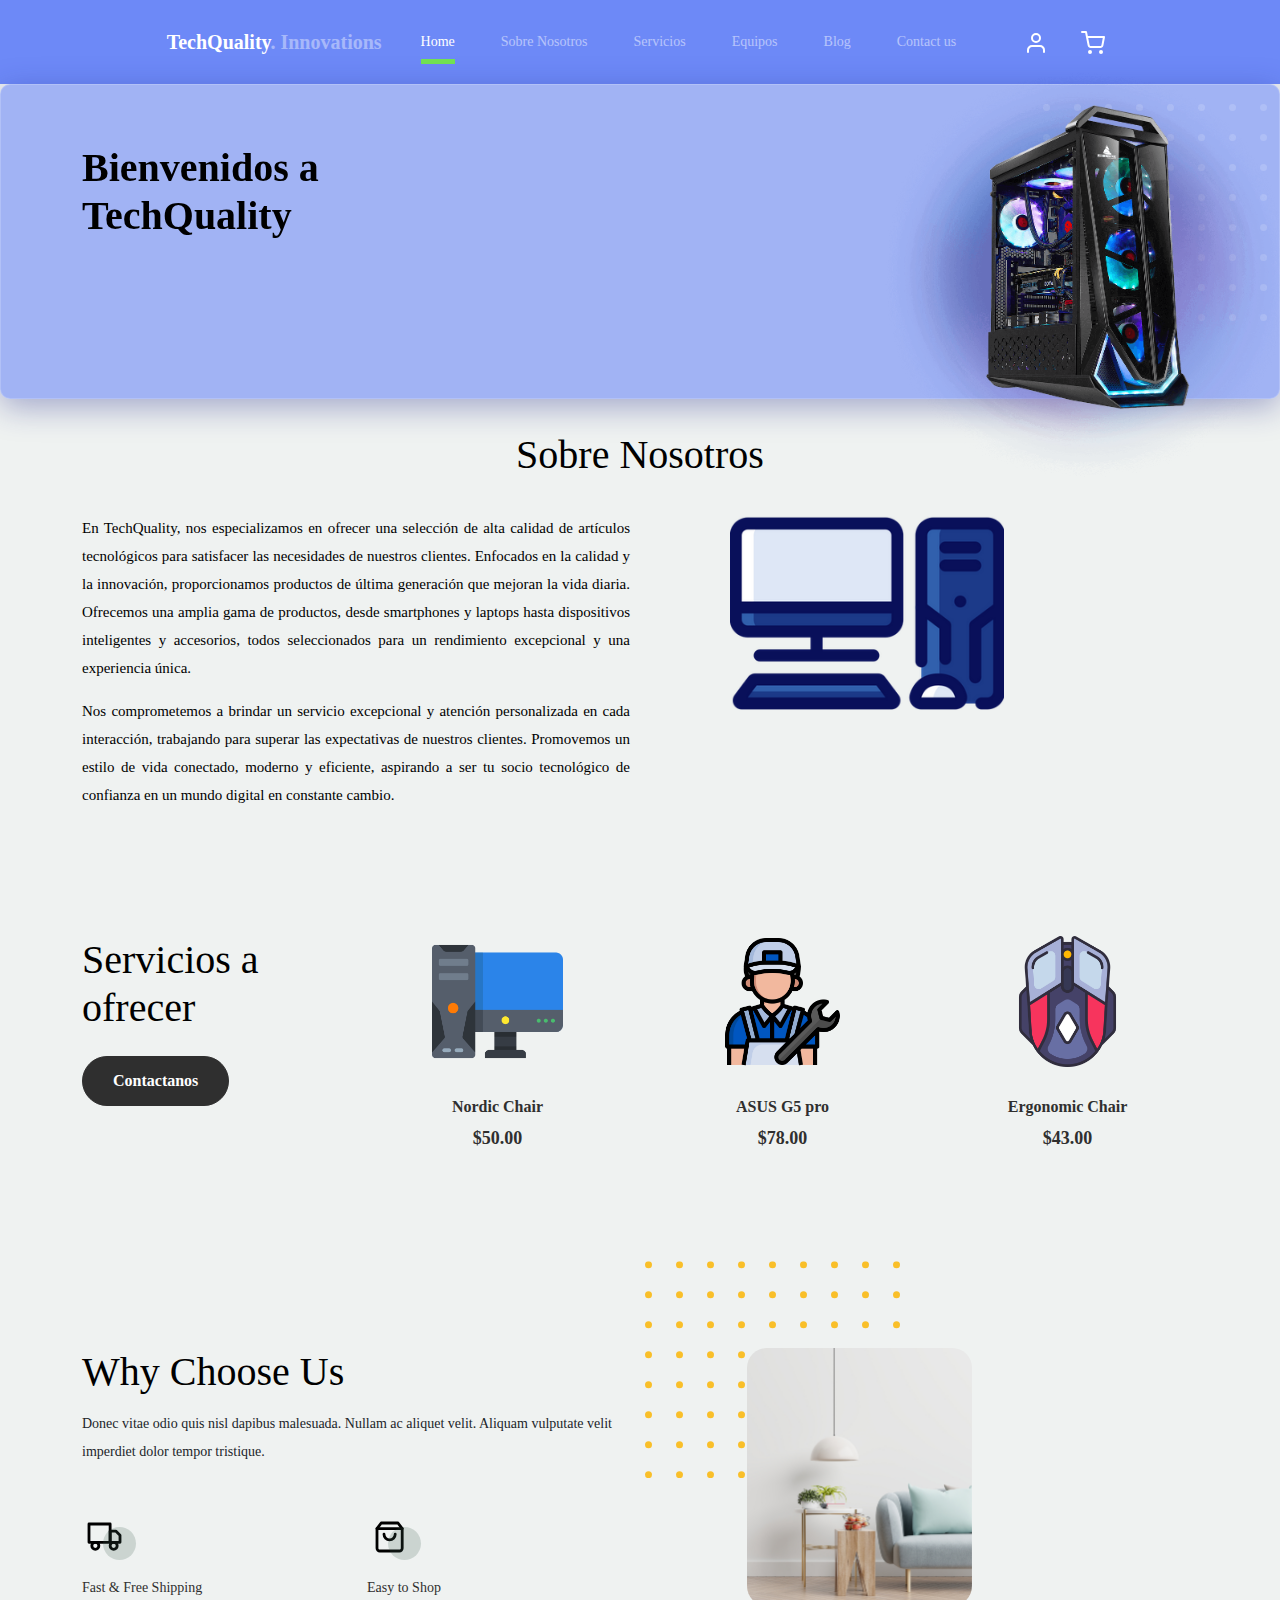
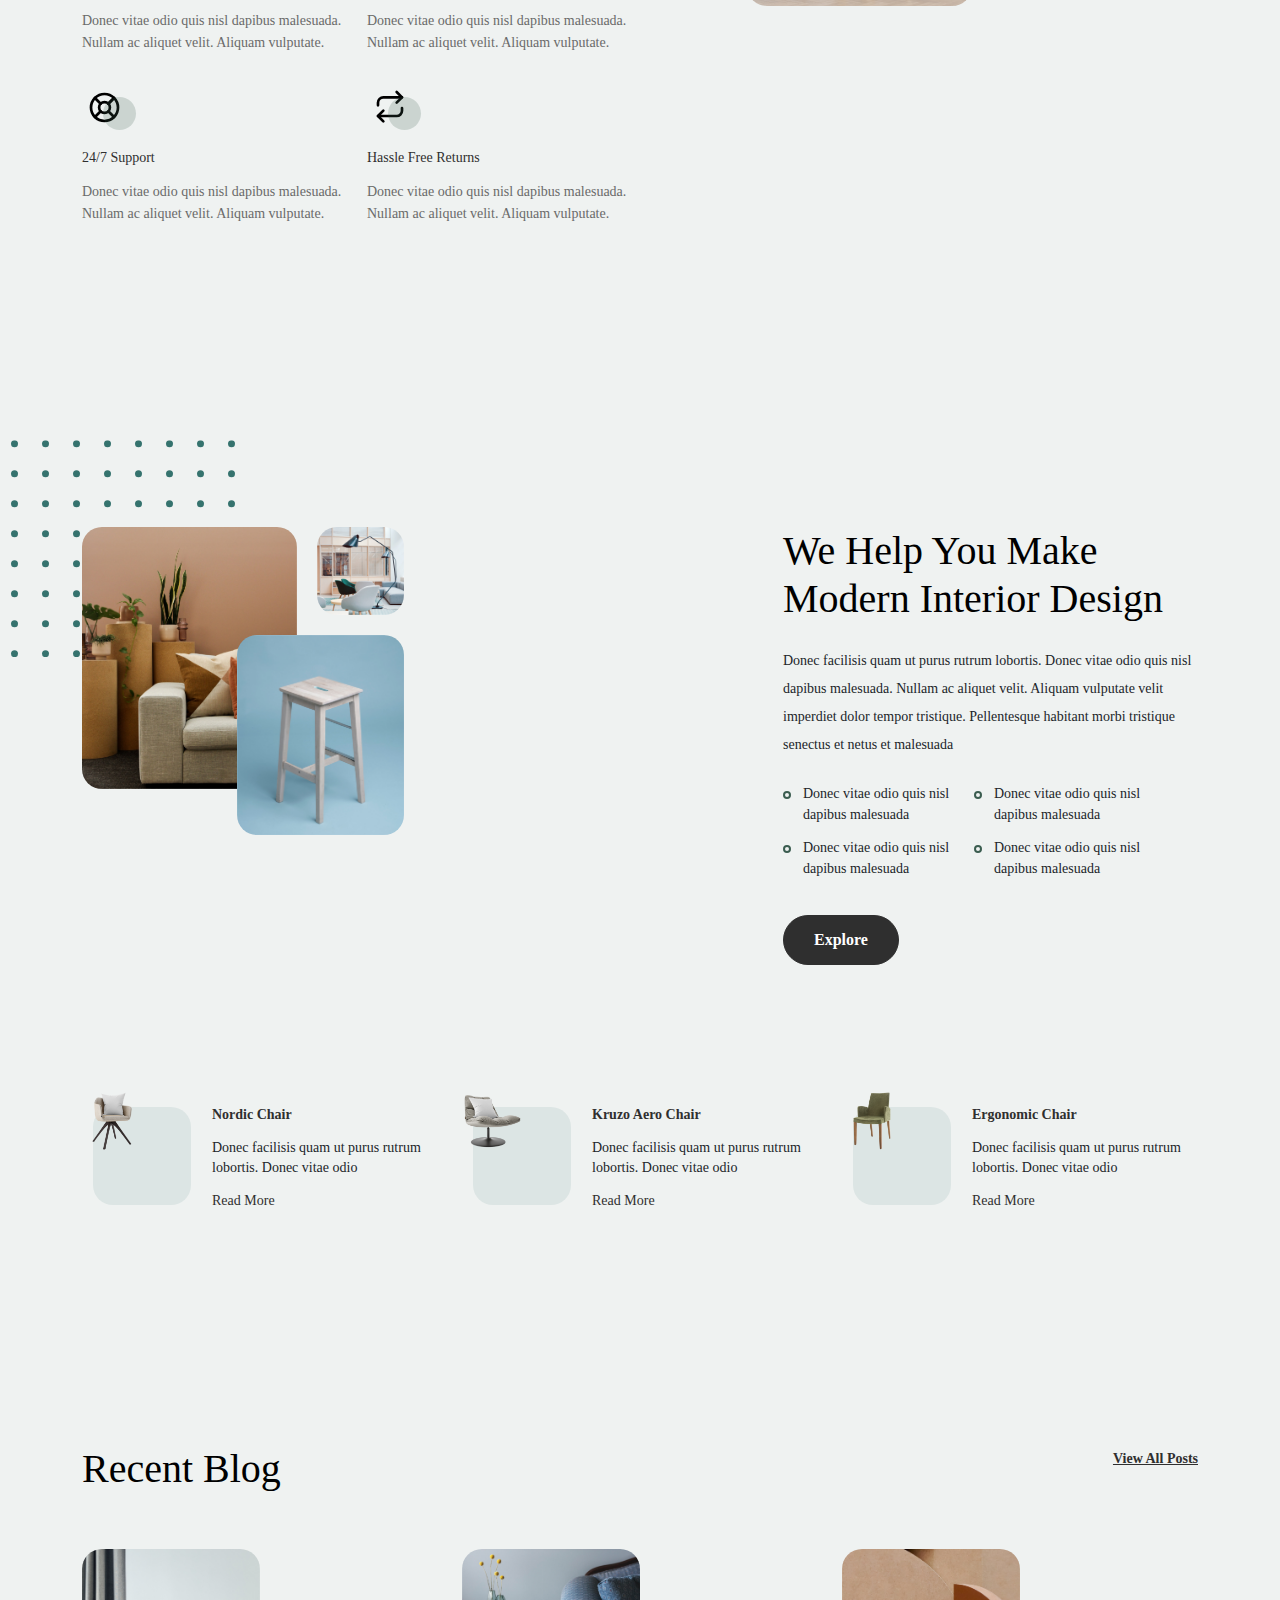
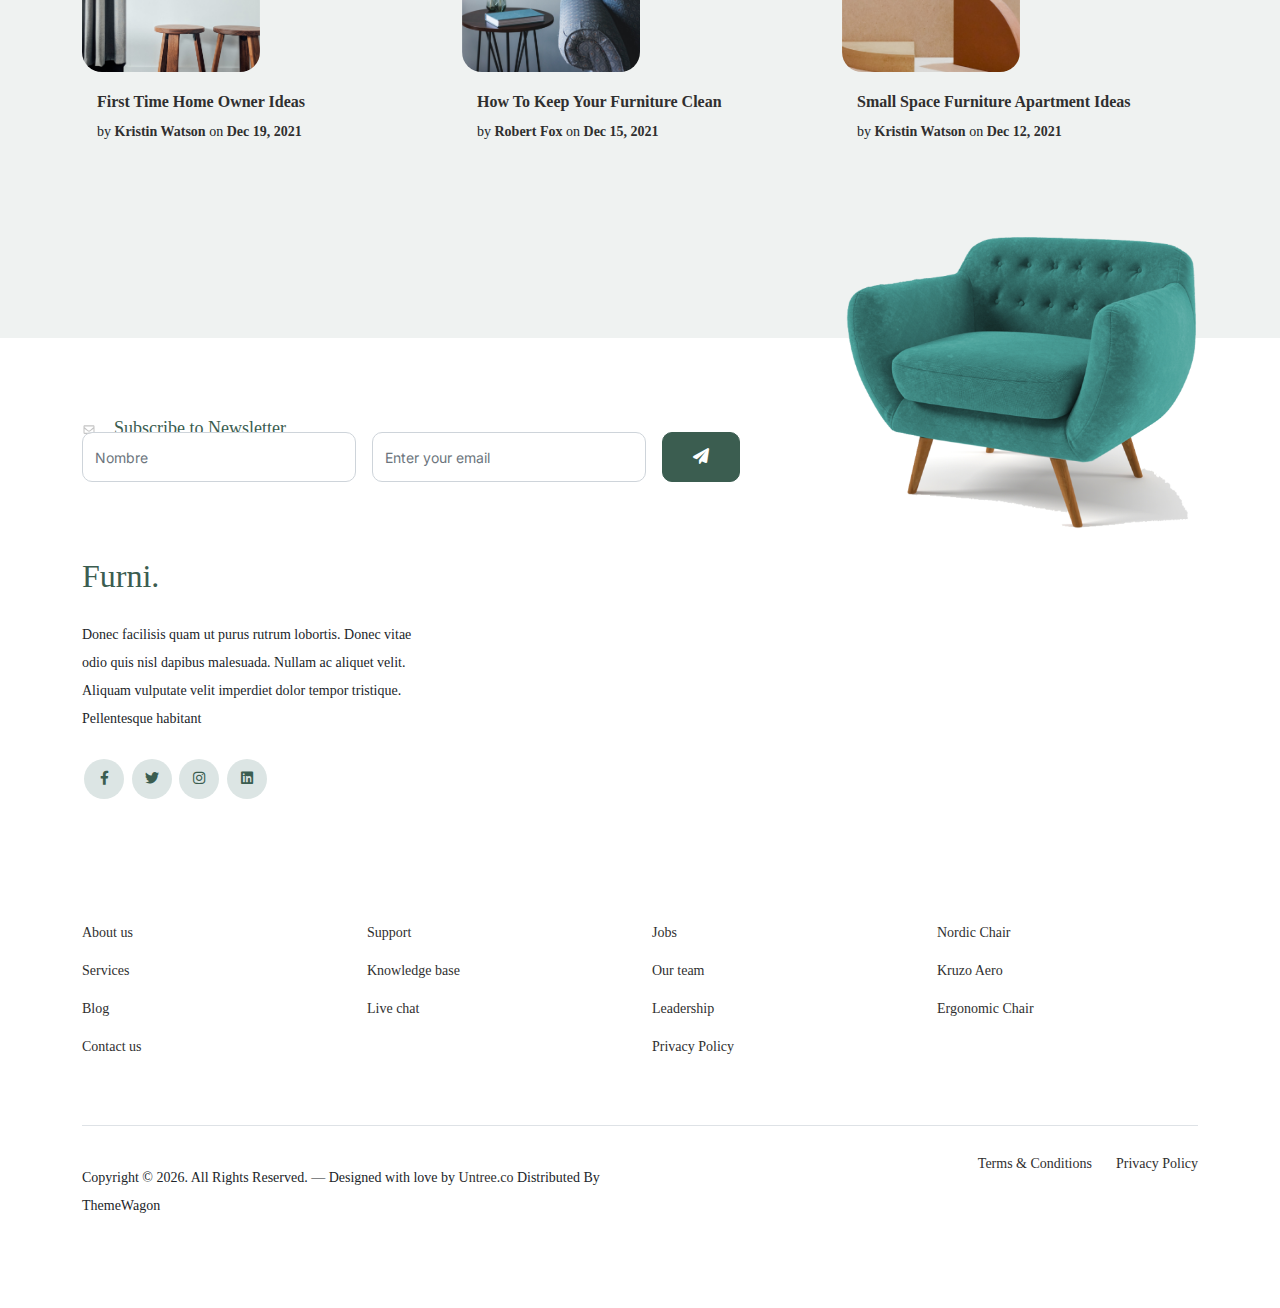
==== commit 48dba6d3: "Avance 3" ====
--- a/furni-1.0.0/index.html
+++ b/furni-1.0.0/index.html
@@ -80,39 +80,29 @@
 	<!-- Start Testimonial Slider -->
 	<div class="testimonial-section">
 		<div class="container">
-			<div class="row">
-				<div class="col-lg-7 mx-auto text-center">
-					<h2 class="section-title">Sobre Nosotros</h2>
-				</div>
-			</div>
-			<div class="col-lg-8 mx-auto">
-				<div class="testimonial-block1 text-justify">
-					<blockquote class="mb-5">
-						<p>En TechQuality, nos especializamos en ofrecer una selección de alta calidad de
-							artículos tecnológicos para
-							satisfacer las necesidades de nuestros clientes. Enfocados en la calidad y la
-							innovación, proporcionamos
-							productos de última generación que mejoran la vida diaria. Ofrecemos una amplia
-							gama de productos, desde
-							smartphones y laptops hasta dispositivos inteligentes y accesorios, todos
-							seleccionados para un rendimiento
-							excepcional y una experiencia única.</p>
-
-						<p>Nos comprometemos a brindar un servicio excepcional y atención personalizada en
-							cada interacción,
-							trabajando para superar las expectativas de nuestros clientes. Promovemos un
-							estilo de vida conectado, moderno y
-							eficiente, aspirando a ser tu socio tecnológico de confianza en un mundo digital
-							en constante cambio.</p>
-					</blockquote>
-
-					<div class="author-info">
-						<div class="author-pic">
-							<img src="images/logo.png" alt="Maria Jones" class="img-fluid">
-						</div>
-					</div>
-				</div>
-
+			<div class="col-lg-7 mx-auto text-center">
+				<h2 class="section-title">Sobre Nosotros</h2>
+			</div>
+			<div class="testimonial-block1 text-justify">
+				<blockquote class="mb-5">
+					<p class="parrafo1">En TechQuality, nos especializamos en ofrecer una selección de alta calidad de
+						artículos tecnológicos para
+						satisfacer las necesidades de nuestros clientes. Enfocados en la calidad y la
+						innovación, proporcionamos
+						productos de última generación que mejoran la vida diaria. Ofrecemos una amplia
+						gama de productos, desde
+						smartphones y laptops hasta dispositivos inteligentes y accesorios, todos
+						seleccionados para un rendimiento
+						excepcional y una experiencia única.</p>
+
+					<p class="parrafo1">Nos comprometemos a brindar un servicio excepcional y atención personalizada en
+						cada interacción,
+						trabajando para superar las expectativas de nuestros clientes. Promovemos un
+						estilo de vida conectado, moderno y
+						eficiente, aspirando a ser tu socio tecnológico de confianza en un mundo digital
+						en constante cambio.</p>
+				</blockquote>
+				<img src="images/logo.png" alt="Maria Jones" class="img-fluid img-fluid2">
 			</div>
 		</div>
 	</div>
@@ -125,52 +115,32 @@
 
 				<!-- Start Column 1 -->
 				<div class="col-md-12 col-lg-3 mb-5 mb-lg-0">
-					<h2 class="mb-4 section-title">Crafted with excellent material.</h2>
-					<p class="mb-4">Donec vitae odio quis nisl dapibus malesuada. Nullam ac aliquet velit. Aliquam
-						vulputate velit imperdiet dolor tempor tristique. </p>
-					<p><a href="shop.html" class="btn">Explore</a></p>
+					<h2 class="mb-4 section-title">Servicios a ofrecer</h2>
+					<p><a href="shop.html" class="btn">Contactanos</a></p>
 				</div>
 				<!-- End Column 1 -->
 
 				<!-- Start Column 2 -->
-				<div class="col-12 col-md-4 col-lg-3 mb-5 mb-md-0">
-					<a class="product-item" href="cart.html">
-						<img src="images/laptop1.png" class="img-fluid product-thumbnail">
+				<div class="col-12 col-md-4 col-lg-3 mb-5 mb-md-0 product-item">
+						<img src="images/PCventa.png" class="img-fluid product-thumbnail">
 						<h3 class="product-title">Nordic Chair</h3>
 						<strong class="product-price">$50.00</strong>
-
-						<span class="icon-cross">
-							<img src="images/cross.svg" class="img-fluid">
-						</span>
-					</a>
 				</div>
 				<!-- End Column 2 -->
 
 				<!-- Start Column 3 -->
-				<div class="col-12 col-md-4 col-lg-3 mb-5 mb-md-0">
-					<a class="product-item" href="cart.html">
-						<img src="images/laptop2.png" class="img-fluid product-thumbnail">
+				<div class="col-12 col-md-4 col-lg-3 mb-5 mb-md-0 product-item">
+						<img src="images/tecnico.png" class="img-fluid product-thumbnail">
 						<h3 class="product-title">ASUS G5 pro</h3>
 						<strong class="product-price">$78.00</strong>
-
-						<span class="icon-cross">
-							<img src="images/cross.svg" class="img-fluid">
-						</span>
-					</a>
 				</div>
 				<!-- End Column 3 -->
 
 				<!-- Start Column 4 -->
-				<div class="col-12 col-md-4 col-lg-3 mb-5 mb-md-0">
-					<a class="product-item" href="cart.html">
-						<img src="images/laptop3.png" class="img-fluid product-thumbnail">
+				<div class="col-12 col-md-4 col-lg-3 mb-5 mb-md-0 product-item">
+						<img src="images/mouse.png" class="img-fluid product-thumbnail">
 						<h3 class="product-title">Ergonomic Chair</h3>
 						<strong class="product-price">$43.00</strong>
-
-						<span class="icon-cross">
-							<img src="images/cross.svg" class="img-fluid">
-						</span>
-					</a>
 				</div>
 				<!-- End Column 4 -->
 
--- a/furni-1.0.0/css/style.css
+++ b/furni-1.0.0/css/style.css
@@ -13,7 +13,7 @@
   font-family:Cambria, Cochin, Georgia, Times, 'Times New Roman', serif;
   font-weight: 400;
   line-height: 28px;
-  color: #6a6a6a;
+
   font-size: 14px;
   background-color: #eff2f1; }
 
@@ -98,11 +98,17 @@
       .custom-navbar .custom-navbar-cta li:first-child {
         margin-right: 20px; }
 
-.img-fluid{
+.img-fluid2{
   margin-left: 80px;
 }
 .hero {
-  background: #fff;
+  background: rgba( 109, 137, 247, 0.6 );
+box-shadow: 0 8px 32px 0 rgba( 31, 38, 135, 0.37 );
+backdrop-filter: blur( 12.5px );
+-webkit-backdrop-filter: blur( 12.5px );
+border-radius: 10px;
+border: 1px solid rgba( 255, 255, 255, 0.18 );
+  
   padding: calc(4rem - 30px) 0 0rem 0; }
   @media (min-width: 768px) {
     .hero {
@@ -201,10 +207,11 @@
       color: #ffffff; }
 
 .section-title {
-  color: #2f2f2f; }
+  color: #000000;
+  font-size: 40px; }
 
 .product-section {
-  padding: 7rem 0; }
+  padding: 2rem 0; }
   .product-section .product-item {
     text-align: center;
     text-decoration: none;
@@ -424,17 +431,21 @@
       z-index: -1; }
 
 .testimonial-section {
-  padding: 3rem 0 7rem 0; }
+  padding: 2rem 0 2rem 0; }
 
 .testimonial-block1{
   display: grid;
   grid-template-columns: repeat(2, 1fr);
-  gap: 0px;
-  align-items: center;
+  gap: 20px;
+  margin-block-start: 20px;
 }
 blockquote .author-info{
   display: grid;
   
+}
+.parrafo1{
+  font-size: 15px;
+  color: #000000;
 }
 
 .testimonial-slider-wrap {
